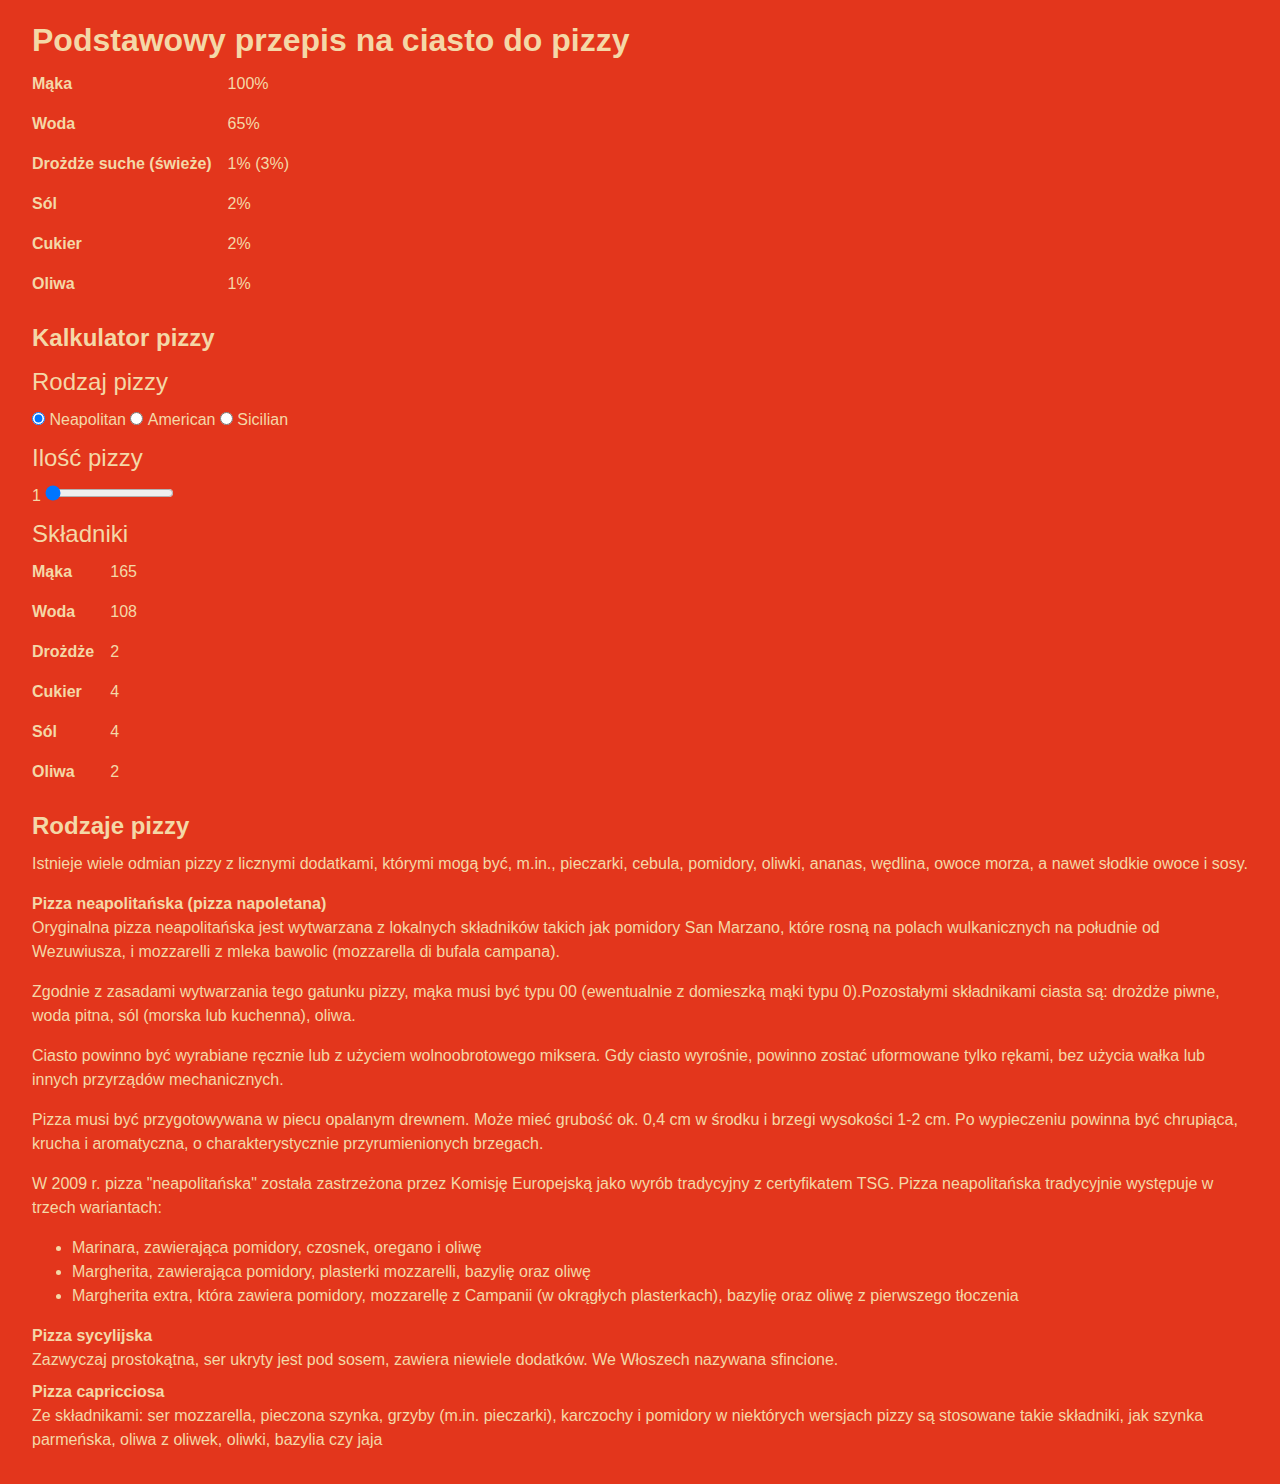
==== index.html @ b581ae46 "very first calculations" ====
<!doctype html>
<html lang="pl">
<head>
  <meta charset="utf-8">
  <title>Ciasto Pizza 🍕</title>
  <meta name="description"
        content="Podstawowy przepis na ciasto do pizzy">
  <meta name="author"
        content="bigismall.com">
  <link rel="apple-touch-icon"
        sizes="120x120"
        href="/fav/apple-touch-icon.png">
  <link rel="icon"
        type="image/png"
        sizes="32x32"
        href="/fav/favicon-32x32.png">
  <link rel="icon"
        type="image/png"
        sizes="16x16"
        href="/fav/favicon-16x16.png">
  <link rel="manifest"
        href="/fav/site.webmanifest">
  <link rel="mask-icon"
        href="/fav/safari-pinned-tab.svg"
        color="#5bbad5">
  <link rel="shortcut icon"
        href="/fav/favicon.ico">
  <meta name="msapplication-TileColor"
        content="#da532c">
  <meta name="msapplication-config"
        content="/fav/browserconfig.xml">
  <meta name="theme-color"
        content="#ffffff">
  <link rel="stylesheet"
        href="css/ciastopizza.css?v=1.0">
</head>

<body>
<h1>Podstawowy przepis na ciasto do pizzy</h1>
<dl class="recipe">
  <dt>Mąka</dt>
  <dd>100%</dd>
  <dt>Woda</dt>
  <dd>65%</dd>
  <dt>Drożdże suche (świeże)</dt>
  <dd>1% (3%)</dd>
  <dt>Sól</dt>
  <dd>2%</dd>
  <dt>Cukier</dt>
  <dd>2%</dd>
  <dt>Oliwa</dt>
  <dd>1%</dd>
</dl>
<h2>Kalkulator pizzy</h2>
<form name="pizza-form"
      id="pizza-form">
  <fieldset>
    <legend>Rodzaj pizzy</legend>
    <input type="radio"
           name="pizza-type"
           id="pizza-type-neapolitan"
           value="0"
           checked>
    <label for="pizza-type-neapolitan">Neapolitan</label>
    <input type="radio"
           name="pizza-type"
           id="pizza-type-american"
           value="1">
    <label for="pizza-type-american">American</label>
    <input type="radio"
           name="pizza-type"
           id="pizza-type-sicilian"
           value="2">
    <label for="pizza-type-sicilian">Sicilian</label>
  </fieldset>
  <fieldset>
    <legend>Ilość pizzy</legend>
    <label for="pizza-amount"
           id="pizza-amount-label">1
    </label>
    <input type="range"
           min="1"
           max="8"
           step="1"
           value="1"
           name="pizza-amount"
           id="pizza-amount">
  </fieldset>
  <fieldset>
    <legend>Składniki</legend>
    <dl class="recipe">
      <dt>Mąka</dt>
      <dd id="ingredient-flour"></dd>
      <dt>Woda</dt>
      <dd id="ingredient-water"></dd>
      <dt>Drożdże</dt>
      <dd id="ingredient-yeast"></dd>
      <dt>Cukier</dt>
      <dd id="ingredient-sugar"></dd>
      <dt>Sól</dt>
      <dd id="ingredient-salt"></dd>
      <dt>Oliwa</dt>
      <dd id="ingredient-oil"></dd>
    </dl>

  </fieldset>

</form>

<h2>Rodzaje pizzy</h2>
<blockquote cite="https://pl.wikipedia.org/wiki/Pizza">
  <p>Istnieje wiele odmian pizzy z licznymi dodatkami, którymi mogą być, m.in., pieczarki, cebula, pomidory, oliwki, ananas, wędlina, owoce morza, a nawet
    słodkie owoce i sosy.</p>
  <dl>
    <dt>Pizza neapolitańska (pizza napoletana)</dt>
    <dd><p>Oryginalna pizza neapolitańska jest wytwarzana z lokalnych składników takich jak pomidory San Marzano, które rosną na polach wulkanicznych na
      południe od Wezuwiusza, i mozzarelli z mleka bawolic (mozzarella di bufala campana).</p>
      <p>Zgodnie z zasadami wytwarzania tego gatunku pizzy, mąka musi być typu 00 (ewentualnie z domieszką mąki typu 0).Pozostałymi składnikami ciasta są:
        drożdże piwne, woda pitna, sól (morska lub kuchenna), oliwa.</p>
      <p>Ciasto powinno być wyrabiane ręcznie lub z użyciem wolnoobrotowego miksera. Gdy ciasto wyrośnie, powinno zostać uformowane tylko rękami, bez użycia
        wałka lub innych przyrządów mechanicznych.</p>
      <p>Pizza musi być przygotowywana w piecu opalanym drewnem. Może mieć grubość ok. 0,4 cm w środku i brzegi wysokości 1-2 cm. Po wypieczeniu powinna być
        chrupiąca, krucha i aromatyczna, o charakterystycznie przyrumienionych brzegach.</p>
      <p>W 2009 r. pizza &quot;neapolitańska&quot; została zastrzeżona przez Komisję Europejską jako wyrób tradycyjny z certyfikatem TSG. Pizza neapolitańska
        tradycyjnie występuje w trzech wariantach:</p>
      <ul>
        <li>Marinara, zawierająca pomidory, czosnek, oregano i oliwę</li>
        <li>Margherita, zawierająca pomidory, plasterki mozzarelli, bazylię oraz oliwę</li>
        <li>Margherita extra, która zawiera pomidory, mozzarellę z Campanii (w okrągłych plasterkach), bazylię oraz oliwę z pierwszego tłoczenia</li>
      </ul>
    </dd>
    <dt>Pizza sycylijska</dt>
    <dd>Zazwyczaj prostokątna, ser ukryty jest pod sosem, zawiera niewiele dodatków. We Włoszech nazywana sfincione.</dd>
    <dt>Pizza capricciosa</dt>
    <dd>Ze składnikami: ser mozzarella, pieczona szynka, grzyby (m.in. pieczarki), karczochy i pomidory w niektórych wersjach pizzy są stosowane takie
      składniki, jak szynka parmeńska, oliwa z oliwek, oliwki, bazylia czy jaja
    </dd>
  </dl>
</blockquote>
<script type="module">
  import calculatePizza from "./js/listener.js";

  function displayRecipe () {
    const [flour, water, yeast, sugar, salt, oil] = calculatePizza($pizzaType.value, $pizzaAmount.value);

    $ingredientFlour.innerHTML = flour;
    $ingredientWater.innerHTML = water;
    $ingredientYeast.innerHTML = yeast;
    $ingredientSugar.innerHTML = sugar;
    $ingredientSalt.innerHTML = salt;
    $ingredientOil.innerHTML = oil;
  }

  const $pizzaForm = document.querySelector("#pizza-form");
  const $pizzaType = document.querySelector("input[name=pizza-type]:checked");
  const $pizzaAmount = document.querySelector("#pizza-amount");
  const $pizzaAmountLabel = document.querySelector("#pizza-amount-label");

  const $ingredientFlour = document.querySelector("#ingredient-flour");
  const $ingredientWater = document.querySelector("#ingredient-water");
  const $ingredientYeast = document.querySelector("#ingredient-yeast");
  const $ingredientSugar = document.querySelector("#ingredient-sugar");
  const $ingredientSalt = document.querySelector("#ingredient-salt");
  const $ingredientOil = document.querySelector("#ingredient-oil");

  if (!($pizzaForm && $pizzaType && $pizzaAmount && $pizzaAmountLabel && $ingredientFlour && $ingredientWater && $ingredientYeast && $ingredientSugar && $ingredientSalt && $ingredientOil)) {
    throw "Missing input field";
  }

  $pizzaAmount.addEventListener("input", () => {
    $pizzaAmountLabel.innerHTML = $pizzaAmount.value;
  });

  $pizzaForm.addEventListener("change", displayRecipe);

  displayRecipe();

</script>
</body>
</html>
---- css/ciastopizza.css ----
/*!
 * Bootstrap Reboot v4.5.0 (https://getbootstrap.com/)
 * Copyright 2011-2020 The Bootstrap Authors
 * Copyright 2011-2020 Twitter, Inc.
 * Licensed under MIT (https://github.com/twbs/bootstrap/blob/master/LICENSE)
 * Forked from Normalize.css, licensed MIT (https://github.com/necolas/normalize.css/blob/master/LICENSE.md)
 */
*,
*::before,
*::after {
    box-sizing: border-box;
}

html {
    font-family: sans-serif;
    line-height: 1.15;
    -webkit-text-size-adjust: 100%;
    -webkit-tap-highlight-color: rgba(0, 0, 0, 0);
}

article, aside, figcaption, figure, footer, header, hgroup, main, nav, section {
    display: block;
}

body {
    margin: 0;
    padding: 1rem 2rem;
    font-family: -apple-system, BlinkMacSystemFont, "Segoe UI", Roboto, "Helvetica Neue", Arial, "Noto Sans", sans-serif, "Apple Color Emoji", "Segoe UI Emoji", "Segoe UI Symbol", "Noto Color Emoji";
    font-size: 1rem;
    font-weight: 400;
    line-height: 1.5;
    color: #F4D8A7;
    text-align: left;
    background-color: #E3361C;
}

[tabindex="-1"]:focus:not(:focus-visible) {
    outline: 0 !important;
}

hr {
    box-sizing: content-box;
    height: 0;
    overflow: visible;
}

h1, h2, h3, h4, h5, h6 {
    margin-top: 0;
    margin-bottom: 0.5rem;
}

p {
    margin-top: 0;
    margin-bottom: 1rem;
}

abbr[title],
abbr[data-original-title] {
    text-decoration: underline;
    -webkit-text-decoration: underline dotted;
    text-decoration: underline dotted;
    cursor: help;
    border-bottom: 0;
    -webkit-text-decoration-skip-ink: none;
    text-decoration-skip-ink: none;
}

address {
    margin-bottom: 1rem;
    font-style: normal;
    line-height: inherit;
}

ol,
ul,
dl {
    margin-top: 0;
    margin-bottom: 1rem;
}

ol ol,
ul ul,
ol ul,
ul ol {
    margin-bottom: 0;
}

dt {
    font-weight: 700;
}

dd {
    margin-bottom: .5rem;
    margin-left: 0;
}

blockquote {
    margin: 0 0 1rem;
}

b,
strong {
    font-weight: bolder;
}

small {
    font-size: 80%;
}

sub,
sup {
    position: relative;
    font-size: 75%;
    line-height: 0;
    vertical-align: baseline;
}

sub {
    bottom: -.25em;
}

sup {
    top: -.5em;
}

a {
    color: #007bff;
    text-decoration: none;
    background-color: transparent;
}

a:hover {
    color: #0056b3;
    text-decoration: underline;
}

a:not([href]) {
    color: inherit;
    text-decoration: none;
}

a:not([href]):hover {
    color: inherit;
    text-decoration: none;
}

pre,
code,
kbd,
samp {
    font-family: SFMono-Regular, Menlo, Monaco, Consolas, "Liberation Mono", "Courier New", monospace;
    font-size: 1em;
}

pre {
    margin-top: 0;
    margin-bottom: 1rem;
    overflow: auto;
    -ms-overflow-style: scrollbar;
}

figure {
    margin: 0 0 1rem;
}

img {
    vertical-align: middle;
    border-style: none;
}

svg {
    overflow: hidden;
    vertical-align: middle;
}

table {
    border-collapse: collapse;
}

caption {
    padding-top: 0.75rem;
    padding-bottom: 0.75rem;
    color: #6c757d;
    text-align: left;
    caption-side: bottom;
}

th {
    text-align: inherit;
}

label {
    display: inline-block;
    margin-bottom: 0.5rem;
}

button {
    border-radius: 0;
}

button:focus {
    outline: 1px dotted;
    outline: 5px auto -webkit-focus-ring-color;
}

input,
button,
select,
optgroup,
textarea {
    margin: 0;
    font-family: inherit;
    font-size: inherit;
    line-height: inherit;
}

button,
input {
    overflow: visible;
}

button,
select {
    text-transform: none;
}

[role="button"] {
    cursor: pointer;
}

select {
    word-wrap: normal;
}

button,
[type="button"],
[type="reset"],
[type="submit"] {
    -webkit-appearance: button;
}

button:not(:disabled),
[type="button"]:not(:disabled),
[type="reset"]:not(:disabled),
[type="submit"]:not(:disabled) {
    cursor: pointer;
}

button::-moz-focus-inner,
[type="button"]::-moz-focus-inner,
[type="reset"]::-moz-focus-inner,
[type="submit"]::-moz-focus-inner {
    padding: 0;
    border-style: none;
}

input[type="radio"],
input[type="checkbox"] {
    box-sizing: border-box;
    padding: 0;
}

textarea {
    overflow: auto;
    resize: vertical;
}

fieldset {
    min-width: 0;
    padding: 0;
    margin: 0;
    border: 0;
}

legend {
    display: block;
    width: 100%;
    max-width: 100%;
    padding: 0;
    margin-bottom: .5rem;
    font-size: 1.5rem;
    line-height: inherit;
    color: inherit;
    white-space: normal;
}

progress {
    vertical-align: baseline;
}

[type="number"]::-webkit-inner-spin-button,
[type="number"]::-webkit-outer-spin-button {
    height: auto;
}

[type="search"] {
    outline-offset: -2px;
    -webkit-appearance: none;
}

[type="search"]::-webkit-search-decoration {
    -webkit-appearance: none;
}

::-webkit-file-upload-button {
    font: inherit;
    -webkit-appearance: button;
}

output {
    display: inline-block;
}

summary {
    display: list-item;
    cursor: pointer;
}

template {
    display: none;
}

[hidden] {
    display: none !important;
}


dl.recipe {
    display: grid;
    grid-template-columns: auto 1fr;
    grid-gap: .5rem 1rem;
}
/*TODO  🍕*/
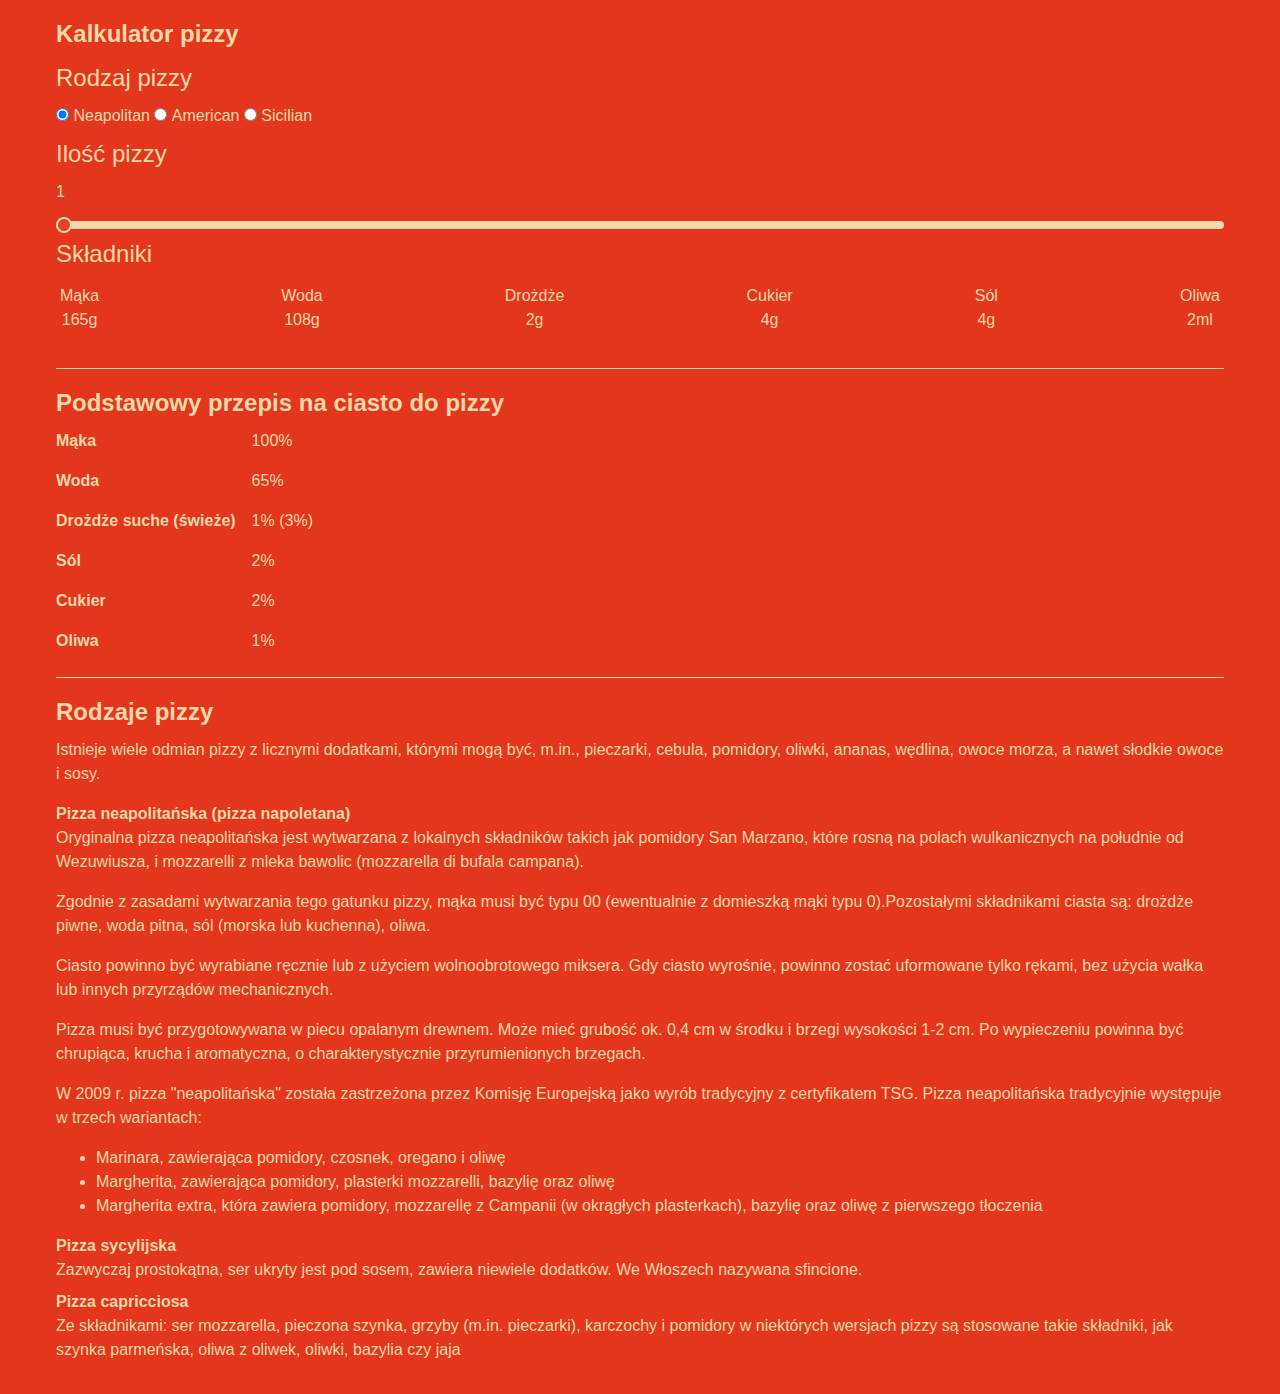
==== commit 979a63f3: "more styling" ====
--- a/index.html
+++ b/index.html
@@ -2,14 +2,13 @@
 <html lang="pl">
 <head>
   <meta charset="utf-8">
-  <title>Ciasto Pizza 🍕</title>
+  <title>Ciasto Pizza</title>
+  <meta name="viewport"
+        content="width=device-width, initial-scale=1">
   <meta name="description"
         content="Podstawowy przepis na ciasto do pizzy">
   <meta name="author"
         content="bigismall.com">
-  <link rel="apple-touch-icon"
-        sizes="120x120"
-        href="/fav/apple-touch-icon.png">
   <link rel="icon"
         type="image/png"
         sizes="32x32"
@@ -18,137 +17,150 @@
         type="image/png"
         sizes="16x16"
         href="/fav/favicon-16x16.png">
-  <link rel="manifest"
-        href="/fav/site.webmanifest">
-  <link rel="mask-icon"
-        href="/fav/safari-pinned-tab.svg"
-        color="#5bbad5">
   <link rel="shortcut icon"
         href="/fav/favicon.ico">
-  <meta name="msapplication-TileColor"
-        content="#da532c">
-  <meta name="msapplication-config"
-        content="/fav/browserconfig.xml">
   <meta name="theme-color"
-        content="#ffffff">
+        content="#e3361c">
   <link rel="stylesheet"
         href="css/ciastopizza.css?v=1.0">
 </head>
 
 <body>
-<h1>Podstawowy przepis na ciasto do pizzy</h1>
-<dl class="recipe">
-  <dt>Mąka</dt>
-  <dd>100%</dd>
-  <dt>Woda</dt>
-  <dd>65%</dd>
-  <dt>Drożdże suche (świeże)</dt>
-  <dd>1% (3%)</dd>
-  <dt>Sól</dt>
-  <dd>2%</dd>
-  <dt>Cukier</dt>
-  <dd>2%</dd>
-  <dt>Oliwa</dt>
-  <dd>1%</dd>
-</dl>
-<h2>Kalkulator pizzy</h2>
-<form name="pizza-form"
-      id="pizza-form">
-  <fieldset>
-    <legend>Rodzaj pizzy</legend>
-    <input type="radio"
-           name="pizza-type"
-           id="pizza-type-neapolitan"
-           value="0"
-           checked>
-    <label for="pizza-type-neapolitan">Neapolitan</label>
-    <input type="radio"
-           name="pizza-type"
-           id="pizza-type-american"
-           value="1">
-    <label for="pizza-type-american">American</label>
-    <input type="radio"
-           name="pizza-type"
-           id="pizza-type-sicilian"
-           value="2">
-    <label for="pizza-type-sicilian">Sicilian</label>
-  </fieldset>
-  <fieldset>
-    <legend>Ilość pizzy</legend>
-    <label for="pizza-amount"
-           id="pizza-amount-label">1
-    </label>
-    <input type="range"
-           min="1"
-           max="8"
-           step="1"
-           value="1"
-           name="pizza-amount"
-           id="pizza-amount">
-  </fieldset>
-  <fieldset>
-    <legend>Składniki</legend>
-    <dl class="recipe">
-      <dt>Mąka</dt>
-      <dd id="ingredient-flour"></dd>
-      <dt>Woda</dt>
-      <dd id="ingredient-water"></dd>
-      <dt>Drożdże</dt>
-      <dd id="ingredient-yeast"></dd>
-      <dt>Cukier</dt>
-      <dd id="ingredient-sugar"></dd>
-      <dt>Sól</dt>
-      <dd id="ingredient-salt"></dd>
-      <dt>Oliwa</dt>
-      <dd id="ingredient-oil"></dd>
+<article>
+  <h2>Kalkulator pizzy</h2>
+  <form name="pizza-form"
+        id="pizza-form">
+    <fieldset>
+      <legend>Rodzaj pizzy</legend>
+      <input type="radio"
+             name="pizza-type"
+             id="pizza-type-neapolitan"
+             value="0"
+             checked>
+      <label for="pizza-type-neapolitan">Neapolitan</label>
+      <input type="radio"
+             name="pizza-type"
+             id="pizza-type-american"
+             value="1">
+      <label for="pizza-type-american">American</label>
+      <input type="radio"
+             name="pizza-type"
+             id="pizza-type-sicilian"
+             value="2">
+      <label for="pizza-type-sicilian">Sicilian</label>
+    </fieldset>
+    <fieldset>
+      <legend>Ilość pizzy</legend>
+      <label for="pizza-amount"
+             id="pizza-amount-label">1
+      </label>
+      <input type="range"
+             min="1"
+             max="10"
+             step="1"
+             value="1"
+             name="pizza-amount"
+             id="pizza-amount">
+    </fieldset>
+    <fieldset>
+      <legend>Składniki</legend>
+      <ul class="ingredient">
+        <li class="ingredient__item">Mąka
+          <div id="ingredient-flour"></div>
+        </li>
+        <li class="ingredient__item">Woda
+          <div id="ingredient-water"></div>
+        </li>
+        <li class="ingredient__item">Drożdże
+          <div id="ingredient-yeast"></div>
+        </li>
+        <li class="ingredient__item">Cukier
+          <div id="ingredient-sugar"></div>
+        </li>
+        <li class="ingredient__item">Sól
+          <div id="ingredient-salt"></div>
+        </li>
+        <li class="ingredient__item">Oliwa
+          <div id="ingredient-oil"></div>
+        </li>
+      </ul>
+    </fieldset>
+  </form>
+</article>
+<hr/>
+<aside>
+  <h2>Podstawowy przepis na ciasto do pizzy</h2>
+  <dl class="recipe">
+    <dt>Mąka</dt>
+    <dd>100%</dd>
+    <dt>Woda</dt>
+    <dd>65%</dd>
+    <dt>Drożdże suche (świeże)</dt>
+    <dd>1% (3%)</dd>
+    <dt>Sól</dt>
+    <dd>2%</dd>
+    <dt>Cukier</dt>
+    <dd>2%</dd>
+    <dt>Oliwa</dt>
+    <dd>1%</dd>
+  </dl>
+</aside>
+<hr/>
+<article>
+  <h2>Rodzaje pizzy</h2>
+  <blockquote cite="https://pl.wikipedia.org/wiki/Pizza">
+    <p>Istnieje wiele odmian pizzy z licznymi dodatkami, którymi mogą być, m.in., pieczarki, cebula, pomidory, oliwki, ananas, wędlina, owoce morza, a nawet
+      słodkie owoce i sosy.</p>
+    <dl>
+      <dt>Pizza neapolitańska (pizza napoletana)</dt>
+      <dd><p>Oryginalna pizza neapolitańska jest wytwarzana z lokalnych składników takich jak pomidory San Marzano, które rosną na polach wulkanicznych na
+        południe od Wezuwiusza, i mozzarelli z mleka bawolic (mozzarella di bufala campana).</p>
+        <p>Zgodnie z zasadami wytwarzania tego gatunku pizzy, mąka musi być typu 00 (ewentualnie z domieszką mąki typu 0).Pozostałymi składnikami ciasta są:
+          drożdże piwne, woda pitna, sól (morska lub kuchenna), oliwa.</p>
+        <p>Ciasto powinno być wyrabiane ręcznie lub z użyciem wolnoobrotowego miksera. Gdy ciasto wyrośnie, powinno zostać uformowane tylko rękami, bez użycia
+          wałka lub innych przyrządów mechanicznych.</p>
+        <p>Pizza musi być przygotowywana w piecu opalanym drewnem. Może mieć grubość ok. 0,4 cm w środku i brzegi wysokości 1-2 cm. Po wypieczeniu powinna być
+          chrupiąca, krucha i aromatyczna, o charakterystycznie przyrumienionych brzegach.</p>
+        <p>W 2009 r. pizza &quot;neapolitańska&quot; została zastrzeżona przez Komisję Europejską jako wyrób tradycyjny z certyfikatem TSG. Pizza neapolitańska
+          tradycyjnie występuje w trzech wariantach:</p>
+        <ul>
+          <li>Marinara, zawierająca pomidory, czosnek, oregano i oliwę</li>
+          <li>Margherita, zawierająca pomidory, plasterki mozzarelli, bazylię oraz oliwę</li>
+          <li>Margherita extra, która zawiera pomidory, mozzarellę z Campanii (w okrągłych plasterkach), bazylię oraz oliwę z pierwszego tłoczenia</li>
+        </ul>
+      </dd>
+      <dt>Pizza sycylijska</dt>
+      <dd>Zazwyczaj prostokątna, ser ukryty jest pod sosem, zawiera niewiele dodatków. We Włoszech nazywana sfincione.</dd>
+      <dt>Pizza capricciosa</dt>
+      <dd>Ze składnikami: ser mozzarella, pieczona szynka, grzyby (m.in. pieczarki), karczochy i pomidory w niektórych wersjach pizzy są stosowane takie
+        składniki, jak szynka parmeńska, oliwa z oliwek, oliwki, bazylia czy jaja
+      </dd>
     </dl>
+  </blockquote>
+</article>
+<script type="module">
 
-  </fieldset>
+  function calculatePizza (type, amount) {
+    const hundredPercentFlour = 165;    //grams
+    const flour = Math.ceil(hundredPercentFlour * amount);
+    const water = Math.ceil(0.65 * flour);
+    const yeast = Math.ceil(0.01 * flour);
+    const sugar = Math.ceil(0.02 * flour);
+    const salt = Math.ceil(0.02 * flour);
+    const oil = Math.ceil(0.01 * flour);   //1 milliliter of oil weighs 0.947 gram. -  I assume they are equal
 
-</form>
-
-<h2>Rodzaje pizzy</h2>
-<blockquote cite="https://pl.wikipedia.org/wiki/Pizza">
-  <p>Istnieje wiele odmian pizzy z licznymi dodatkami, którymi mogą być, m.in., pieczarki, cebula, pomidory, oliwki, ananas, wędlina, owoce morza, a nawet
-    słodkie owoce i sosy.</p>
-  <dl>
-    <dt>Pizza neapolitańska (pizza napoletana)</dt>
-    <dd><p>Oryginalna pizza neapolitańska jest wytwarzana z lokalnych składników takich jak pomidory San Marzano, które rosną na polach wulkanicznych na
-      południe od Wezuwiusza, i mozzarelli z mleka bawolic (mozzarella di bufala campana).</p>
-      <p>Zgodnie z zasadami wytwarzania tego gatunku pizzy, mąka musi być typu 00 (ewentualnie z domieszką mąki typu 0).Pozostałymi składnikami ciasta są:
-        drożdże piwne, woda pitna, sól (morska lub kuchenna), oliwa.</p>
-      <p>Ciasto powinno być wyrabiane ręcznie lub z użyciem wolnoobrotowego miksera. Gdy ciasto wyrośnie, powinno zostać uformowane tylko rękami, bez użycia
-        wałka lub innych przyrządów mechanicznych.</p>
-      <p>Pizza musi być przygotowywana w piecu opalanym drewnem. Może mieć grubość ok. 0,4 cm w środku i brzegi wysokości 1-2 cm. Po wypieczeniu powinna być
-        chrupiąca, krucha i aromatyczna, o charakterystycznie przyrumienionych brzegach.</p>
-      <p>W 2009 r. pizza &quot;neapolitańska&quot; została zastrzeżona przez Komisję Europejską jako wyrób tradycyjny z certyfikatem TSG. Pizza neapolitańska
-        tradycyjnie występuje w trzech wariantach:</p>
-      <ul>
-        <li>Marinara, zawierająca pomidory, czosnek, oregano i oliwę</li>
-        <li>Margherita, zawierająca pomidory, plasterki mozzarelli, bazylię oraz oliwę</li>
-        <li>Margherita extra, która zawiera pomidory, mozzarellę z Campanii (w okrągłych plasterkach), bazylię oraz oliwę z pierwszego tłoczenia</li>
-      </ul>
-    </dd>
-    <dt>Pizza sycylijska</dt>
-    <dd>Zazwyczaj prostokątna, ser ukryty jest pod sosem, zawiera niewiele dodatków. We Włoszech nazywana sfincione.</dd>
-    <dt>Pizza capricciosa</dt>
-    <dd>Ze składnikami: ser mozzarella, pieczona szynka, grzyby (m.in. pieczarki), karczochy i pomidory w niektórych wersjach pizzy są stosowane takie
-      składniki, jak szynka parmeńska, oliwa z oliwek, oliwki, bazylia czy jaja
-    </dd>
-  </dl>
-</blockquote>
-<script type="module">
-  import calculatePizza from "./js/listener.js";
+    return [flour, water, yeast, sugar, salt, oil];
+  }
 
   function displayRecipe () {
     const [flour, water, yeast, sugar, salt, oil] = calculatePizza($pizzaType.value, $pizzaAmount.value);
 
-    $ingredientFlour.innerHTML = flour;
-    $ingredientWater.innerHTML = water;
-    $ingredientYeast.innerHTML = yeast;
-    $ingredientSugar.innerHTML = sugar;
-    $ingredientSalt.innerHTML = salt;
-    $ingredientOil.innerHTML = oil;
+    $ingredientFlour.innerHTML = `${flour}g`;
+    $ingredientWater.innerHTML = `${water}g`;
+    $ingredientYeast.innerHTML = `${yeast}g`;
+    $ingredientSugar.innerHTML = `${sugar}g`;
+    $ingredientSalt.innerHTML = `${salt}g`;
+    $ingredientOil.innerHTML = `${oil}ml`;
   }
 
   const $pizzaForm = document.querySelector("#pizza-form");
@@ -171,7 +183,7 @@
     $pizzaAmountLabel.innerHTML = $pizzaAmount.value;
   });
 
-  $pizzaForm.addEventListener("change", displayRecipe);
+  $pizzaForm.addEventListener("input", displayRecipe);
 
   displayRecipe();
 
--- a/css/ciastopizza.css
+++ b/css/ciastopizza.css
@@ -23,15 +23,16 @@
 }
 
 body {
-    margin: 0;
-    padding: 1rem 2rem;
+    margin: 0 auto;
+    padding: 1rem 1rem;
     font-family: -apple-system, BlinkMacSystemFont, "Segoe UI", Roboto, "Helvetica Neue", Arial, "Noto Sans", sans-serif, "Apple Color Emoji", "Segoe UI Emoji", "Segoe UI Symbol", "Noto Color Emoji";
     font-size: 1rem;
     font-weight: 400;
     line-height: 1.5;
-    color: #F4D8A7;
+    color: #f4d8a7;
     text-align: left;
-    background-color: #E3361C;
+    background-color: #e3361c;
+    max-width: 1200px;
 }
 
 [tabindex="-1"]:focus:not(:focus-visible) {
@@ -308,7 +309,7 @@
 }
 
 output {
-    display: inline-block;
+    display: block;
 }
 
 summary {
@@ -330,4 +331,350 @@
     grid-template-columns: auto 1fr;
     grid-gap: .5rem 1rem;
 }
-/*TODO  🍕*/+
+.ingredient {
+    list-style: none;
+    padding: 0;
+    display: flex;
+    flex-direction: row;
+    flex-wrap: wrap;
+    justify-content: space-between;
+    align-items: flex-start;
+}
+
+.ingredient__item {
+    padding: 0.25rem;
+    display: flex;
+    flex-direction: column;
+    flex-wrap: wrap;
+    align-items: center;
+}
+
+hr {
+    border: none;
+    height: 1px;
+    background-color: #f4d8a7;
+    padding: 0;
+    margin: 1rem 0;
+
+}
+
+
+/*TODO  🍕*/
+
+
+input[type=range] {
+    width: 100%;
+    margin: 4px 0;
+    background-color: transparent;
+    -webkit-appearance: none;
+}
+
+input[type=range]:focus {
+    outline: none;
+}
+
+input[type=range]::-webkit-slider-runnable-track {
+    background: #f4d8a7;
+    border: 0;
+    border-radius: 4px;
+    width: 100%;
+    height: 8px;
+    cursor: pointer;
+}
+
+input[type=range]::-webkit-slider-thumb {
+    margin-top: -4px;
+    width: 16px;
+    height: 16px;
+    background: rgba(227, 54, 28, 0.93);
+    border: 2px solid #f4d8a7;
+    border-radius: 16px;
+    cursor: pointer;
+    -webkit-appearance: none;
+}
+
+input[type=range]:focus::-webkit-slider-runnable-track {
+    background: #f4d8a7;
+}
+
+input[type=range]::-moz-range-track {
+    background: #f4d8a7;
+    border: 0;
+    border-radius: 4px;
+    width: 100%;
+    height: 8px;
+    cursor: pointer;
+}
+
+input[type=range]::-moz-range-thumb {
+    width: 16px;
+    height: 16px;
+    background: rgba(227, 54, 28, 0.93);
+    border: 2px solid #f4d8a7;
+    border-radius: 16px;
+    cursor: pointer;
+}
+
+input[type=range]::-ms-track {
+    background: transparent;
+    border-color: transparent;
+    border-width: 4px 0;
+    color: transparent;
+    width: 100%;
+    height: 8px;
+    cursor: pointer;
+}
+
+input[type=range]::-ms-fill-lower {
+    background: #f4d8a7;
+    border: 0;
+    border-radius: 8px;
+}
+
+input[type=range]::-ms-fill-upper {
+    background: #f4d8a7;
+    border: 0;
+    border-radius: 8px;
+}
+
+input[type=range]::-ms-thumb {
+    width: 16px;
+    height: 16px;
+    background: rgba(227, 54, 28, 0.93);
+    border: 2px solid #f4d8a7;
+    border-radius: 16px;
+    cursor: pointer;
+    margin-top: 0px;
+    /*Needed to keep the Edge thumb centred*/
+}
+
+input[type=range]:focus::-ms-fill-lower {
+    background: #f4d8a7;
+}
+
+input[type=range]:focus::-ms-fill-upper {
+    background: #f4d8a7;
+}
+
+/*TODO: Use one of the selectors from https://stackoverflow.com/a/20541859/7077589 and figure out
+how to remove the virtical space around the range input in IE*/
+@supports (-ms-ime-align:auto) {
+    /* Pre-Chromium Edge only styles, selector taken from hhttps://stackoverflow.com/a/32202953/7077589 */
+    input[type=range] {
+        margin: 0;
+        /*Edge starts the margin from the thumb, not the track as other browsers do*/
+    }
+}
+
+
+input[type=range] {
+    width: 100%;
+    margin: 4px 0;
+    background-color: transparent;
+    -webkit-appearance: none;
+}
+
+input[type=range]:focus {
+    outline: none;
+}
+
+input[type=range]::-webkit-slider-runnable-track {
+    background: #f4d8a7;
+    border: 0;
+    border-radius: 4px;
+    width: 100%;
+    height: 8px;
+    cursor: pointer;
+}
+
+input[type=range]::-webkit-slider-thumb {
+    margin-top: -4px;
+    width: 16px;
+    height: 16px;
+    background: rgba(227, 54, 28, 0.93);
+    border: 2px solid #f4d8a7;
+    border-radius: 16px;
+    cursor: pointer;
+    -webkit-appearance: none;
+}
+
+input[type=range]:focus::-webkit-slider-runnable-track {
+    background: #f4d8a7;
+}
+
+input[type=range]::-moz-range-track {
+    background: #f4d8a7;
+    border: 0;
+    border-radius: 4px;
+    width: 100%;
+    height: 8px;
+    cursor: pointer;
+}
+
+input[type=range]::-moz-range-thumb {
+    width: 16px;
+    height: 16px;
+    background: rgba(227, 54, 28, 0.93);
+    border: 2px solid #f4d8a7;
+    border-radius: 16px;
+    cursor: pointer;
+}
+
+input[type=range]::-ms-track {
+    background: transparent;
+    border-color: transparent;
+    border-width: 4px 0;
+    color: transparent;
+    width: 100%;
+    height: 8px;
+    cursor: pointer;
+}
+
+input[type=range]::-ms-fill-lower {
+    background: #f4d8a7;
+    border: 0;
+    border-radius: 8px;
+}
+
+input[type=range]::-ms-fill-upper {
+    background: #f4d8a7;
+    border: 0;
+    border-radius: 8px;
+}
+
+input[type=range]::-ms-thumb {
+    width: 16px;
+    height: 16px;
+    background: rgba(227, 54, 28, 0.93);
+    border: 2px solid #f4d8a7;
+    border-radius: 16px;
+    cursor: pointer;
+    margin-top: 0px;
+    /*Needed to keep the Edge thumb centred*/
+}
+
+input[type=range]:focus::-ms-fill-lower {
+    background: #f4d8a7;
+}
+
+input[type=range]:focus::-ms-fill-upper {
+    background: #f4d8a7;
+}
+
+/*TODO: Use one of the selectors from https://stackoverflow.com/a/20541859/7077589 and figure out
+how to remove the virtical space around the range input in IE*/
+@supports (-ms-ime-align:auto) {
+    /* Pre-Chromium Edge only styles, selector taken from hhttps://stackoverflow.com/a/32202953/7077589 */
+    input[type=range] {
+        margin: 0;
+        /*Edge starts the margin from the thumb, not the track as other browsers do*/
+    }
+}
+
+
+input[type=range] {
+    width: 100%;
+    margin: 4px 0;
+    background-color: transparent;
+    -webkit-appearance: none;
+}
+
+input[type=range]:focus {
+    outline: none;
+}
+
+input[type=range]::-webkit-slider-runnable-track {
+    background: #f4d8a7;
+    border: 0;
+    border-radius: 4px;
+    width: 100%;
+    height: 8px;
+    cursor: pointer;
+}
+
+input[type=range]::-webkit-slider-thumb {
+    margin-top: -4px;
+    width: 16px;
+    height: 16px;
+    background: rgba(227, 54, 28, 0.93);
+    border: 2px solid #f4d8a7;
+    border-radius: 16px;
+    cursor: pointer;
+    -webkit-appearance: none;
+}
+
+input[type=range]:focus::-webkit-slider-runnable-track {
+    background: #f4d8a7;
+}
+
+input[type=range]::-moz-range-track {
+    background: #f4d8a7;
+    border: 0;
+    border-radius: 4px;
+    width: 100%;
+    height: 8px;
+    cursor: pointer;
+}
+
+input[type=range]::-moz-range-thumb {
+    width: 16px;
+    height: 16px;
+    background: rgba(227, 54, 28, 0.93);
+    border: 2px solid #f4d8a7;
+    border-radius: 16px;
+    cursor: pointer;
+}
+
+input[type=range]::-ms-track {
+    background: transparent;
+    border-color: transparent;
+    border-width: 4px 0;
+    color: transparent;
+    width: 100%;
+    height: 8px;
+    cursor: pointer;
+}
+
+input[type=range]::-ms-fill-lower {
+    background: #f4d8a7;
+    border: 0;
+    border-radius: 8px;
+}
+
+input[type=range]::-ms-fill-upper {
+    background: #f4d8a7;
+    border: 0;
+    border-radius: 8px;
+}
+
+input[type=range]::-ms-thumb {
+    width: 16px;
+    height: 16px;
+    background: rgba(227, 54, 28, 0.93);
+    border: 2px solid #f4d8a7;
+    border-radius: 16px;
+    cursor: pointer;
+    margin-top: 0px;
+    /*Needed to keep the Edge thumb centred*/
+}
+
+input[type=range]:focus::-ms-fill-lower {
+    background: #f4d8a7;
+}
+
+input[type=range]:focus::-ms-fill-upper {
+    background: #f4d8a7;
+}
+
+/*TODO: Use one of the selectors from https://stackoverflow.com/a/20541859/7077589 and figure out
+how to remove the virtical space around the range input in IE*/
+@supports (-ms-ime-align:auto) {
+    /* Pre-Chromium Edge only styles, selector taken from hhttps://stackoverflow.com/a/32202953/7077589 */
+    input[type=range] {
+        margin: 0;
+        /*Edge starts the margin from the thumb, not the track as other browsers do*/
+    }
+}
+
+
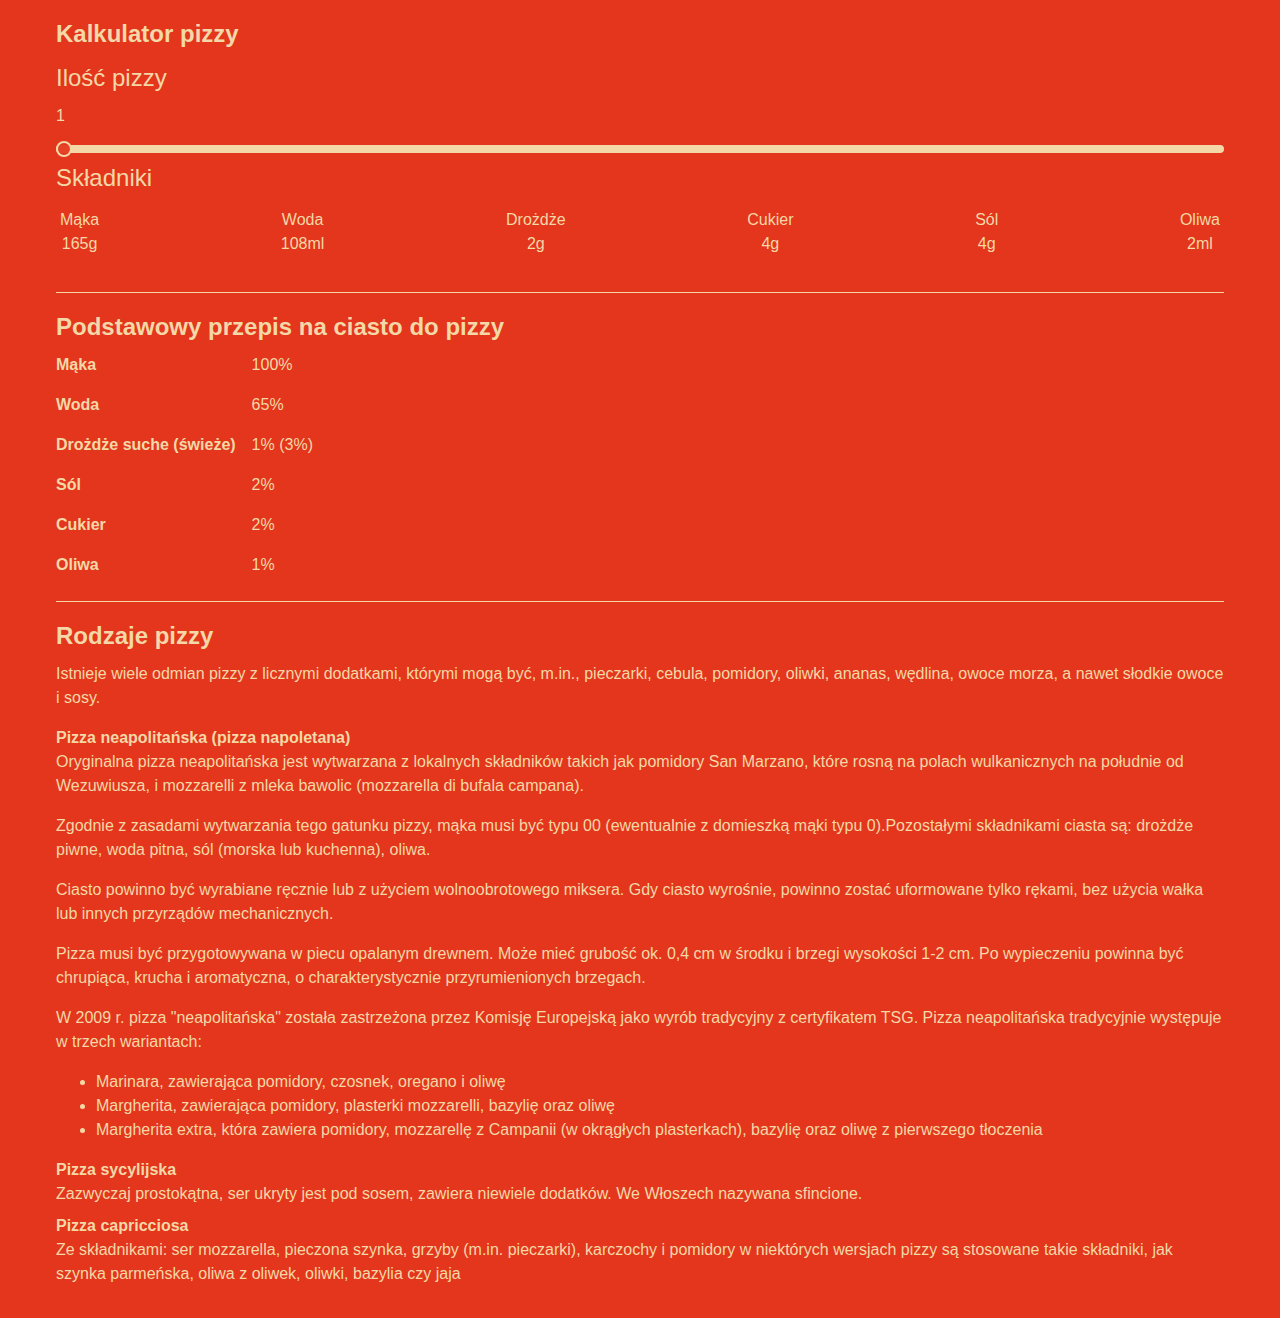
==== commit e1a77ff5: "Remove pizza type" ====
--- a/index.html
+++ b/index.html
@@ -2,13 +2,13 @@
 <html lang="pl">
 <head>
   <meta charset="utf-8">
-  <title>Ciasto Pizza</title>
   <meta name="viewport"
         content="width=device-width, initial-scale=1">
   <meta name="description"
         content="Podstawowy przepis na ciasto do pizzy">
   <meta name="author"
         content="bigismall.com">
+  <title>Ciasto Pizza</title>
   <link rel="icon"
         type="image/png"
         sizes="32x32"
@@ -30,25 +30,6 @@
   <h2>Kalkulator pizzy</h2>
   <form name="pizza-form"
         id="pizza-form">
-    <fieldset>
-      <legend>Rodzaj pizzy</legend>
-      <input type="radio"
-             name="pizza-type"
-             id="pizza-type-neapolitan"
-             value="0"
-             checked>
-      <label for="pizza-type-neapolitan">Neapolitan</label>
-      <input type="radio"
-             name="pizza-type"
-             id="pizza-type-american"
-             value="1">
-      <label for="pizza-type-american">American</label>
-      <input type="radio"
-             name="pizza-type"
-             id="pizza-type-sicilian"
-             value="2">
-      <label for="pizza-type-sicilian">Sicilian</label>
-    </fieldset>
     <fieldset>
       <legend>Ilość pizzy</legend>
       <label for="pizza-amount"
@@ -87,7 +68,7 @@
     </fieldset>
   </form>
 </article>
-<hr/>
+<hr />
 <aside>
   <h2>Podstawowy przepis na ciasto do pizzy</h2>
   <dl class="recipe">
@@ -105,7 +86,7 @@
     <dd>1%</dd>
   </dl>
 </aside>
-<hr/>
+<hr />
 <article>
   <h2>Rodzaje pizzy</h2>
   <blockquote cite="https://pl.wikipedia.org/wiki/Pizza">
@@ -140,7 +121,7 @@
 </article>
 <script type="module">
 
-  function calculatePizza (type, amount) {
+  function calculatePizza (amount) {
     const hundredPercentFlour = 165;    //grams
     const flour = Math.ceil(hundredPercentFlour * amount);
     const water = Math.ceil(0.65 * flour);
@@ -153,10 +134,10 @@
   }
 
   function displayRecipe () {
-    const [flour, water, yeast, sugar, salt, oil] = calculatePizza($pizzaType.value, $pizzaAmount.value);
+    const [flour, water, yeast, sugar, salt, oil] = calculatePizza($pizzaAmount.value);
 
     $ingredientFlour.innerHTML = `${flour}g`;
-    $ingredientWater.innerHTML = `${water}g`;
+    $ingredientWater.innerHTML = `${water}ml`;
     $ingredientYeast.innerHTML = `${yeast}g`;
     $ingredientSugar.innerHTML = `${sugar}g`;
     $ingredientSalt.innerHTML = `${salt}g`;
@@ -164,7 +145,6 @@
   }
 
   const $pizzaForm = document.querySelector("#pizza-form");
-  const $pizzaType = document.querySelector("input[name=pizza-type]:checked");
   const $pizzaAmount = document.querySelector("#pizza-amount");
   const $pizzaAmountLabel = document.querySelector("#pizza-amount-label");
 
@@ -175,7 +155,7 @@
   const $ingredientSalt = document.querySelector("#ingredient-salt");
   const $ingredientOil = document.querySelector("#ingredient-oil");
 
-  if (!($pizzaForm && $pizzaType && $pizzaAmount && $pizzaAmountLabel && $ingredientFlour && $ingredientWater && $ingredientYeast && $ingredientSugar && $ingredientSalt && $ingredientOil)) {
+  if (!($pizzaForm && $pizzaAmount && $pizzaAmountLabel && $ingredientFlour && $ingredientWater && $ingredientYeast && $ingredientSugar && $ingredientSalt && $ingredientOil)) {
     throw "Missing input field";
   }
 
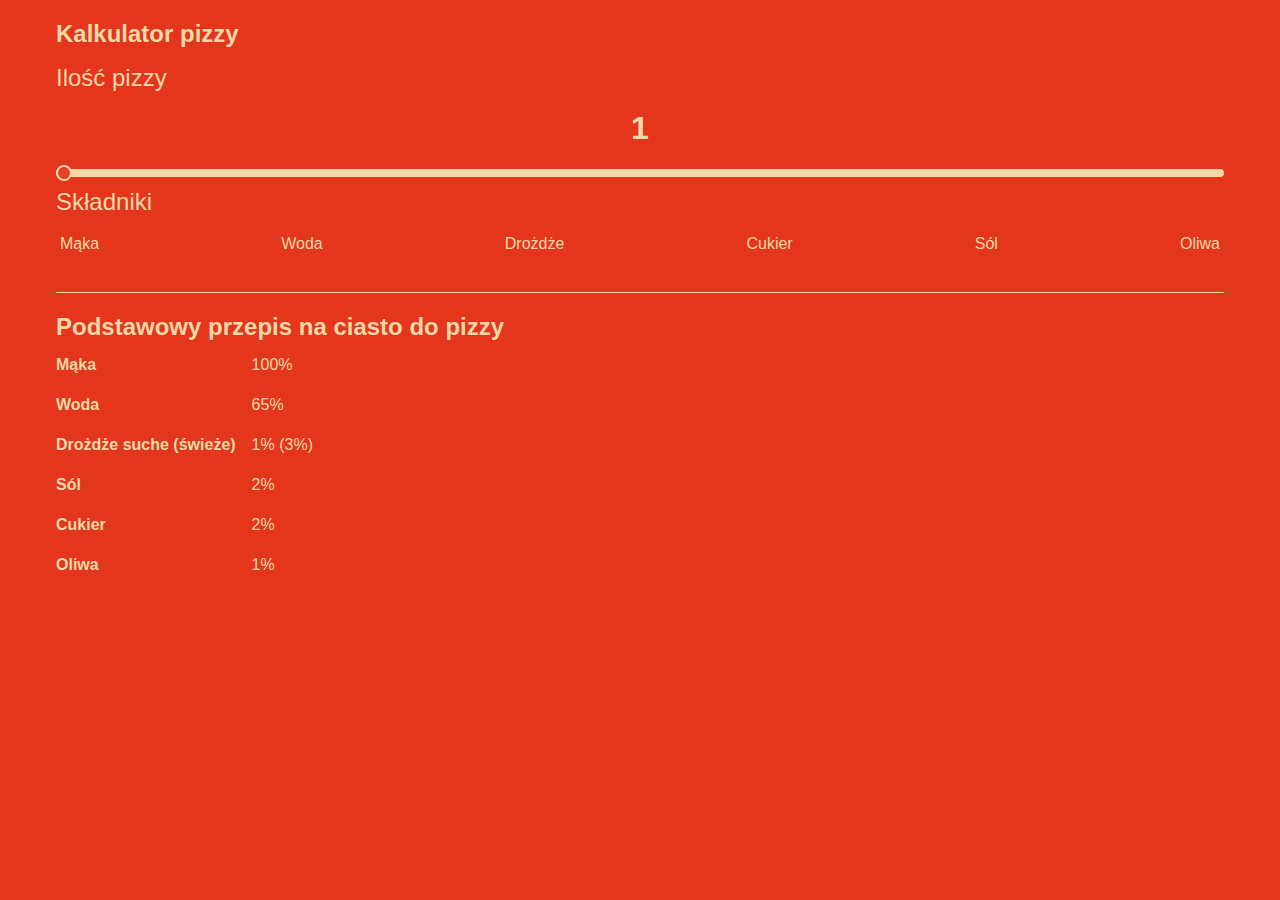
==== commit 91871de4: "Update meta tags and styles for pizza calculator" ====
--- a/index.html
+++ b/index.html
@@ -1,172 +1,124 @@
 <!doctype html>
 <html lang="pl">
+
 <head>
   <meta charset="utf-8">
-  <meta name="viewport"
-        content="width=device-width, initial-scale=1">
-  <meta name="description"
-        content="Podstawowy przepis na ciasto do pizzy">
-  <meta name="author"
-        content="bigismall.com">
-  <title>Ciasto Pizza</title>
-  <link rel="icon"
-        type="image/png"
-        sizes="32x32"
-        href="/fav/favicon-32x32.png">
-  <link rel="icon"
-        type="image/png"
-        sizes="16x16"
-        href="/fav/favicon-16x16.png">
-  <link rel="shortcut icon"
-        href="/fav/favicon.ico">
-  <meta name="theme-color"
-        content="#e3361c">
-  <link rel="stylesheet"
-        href="css/ciastopizza.css?v=1.0">
+  <meta name="viewport" content="width=device-width, initial-scale=1">
+  <meta name="description" content="Kalkulator ciasta na pizzę">
+  <meta name="author" content="Bigismall">
+  <title>Ciasto Pizza Kalkulator</title>
+  <link rel="icon" type="image/png" sizes="32x32" href="/fav/favicon-32x32.png">
+  <link rel="icon" type="image/png" sizes="16x16" href="/fav/favicon-16x16.png">
+  <link rel="shortcut icon" href="/fav/favicon.ico">
+  <meta name="theme-color" content="#e3361c">
+  <link rel="stylesheet" href="css/ciastopizza.css?v=1.1">
 </head>
 
 <body>
-<article>
-  <h2>Kalkulator pizzy</h2>
-  <form name="pizza-form"
-        id="pizza-form">
-    <fieldset>
-      <legend>Ilość pizzy</legend>
-      <label for="pizza-amount"
-             id="pizza-amount-label">1
-      </label>
-      <input type="range"
-             min="1"
-             max="10"
-             step="1"
-             value="1"
-             name="pizza-amount"
-             id="pizza-amount">
-    </fieldset>
-    <fieldset>
-      <legend>Składniki</legend>
-      <ul class="ingredient">
-        <li class="ingredient__item">Mąka
-          <div id="ingredient-flour"></div>
-        </li>
-        <li class="ingredient__item">Woda
-          <div id="ingredient-water"></div>
-        </li>
-        <li class="ingredient__item">Drożdże
-          <div id="ingredient-yeast"></div>
-        </li>
-        <li class="ingredient__item">Cukier
-          <div id="ingredient-sugar"></div>
-        </li>
-        <li class="ingredient__item">Sól
-          <div id="ingredient-salt"></div>
-        </li>
-        <li class="ingredient__item">Oliwa
-          <div id="ingredient-oil"></div>
-        </li>
-      </ul>
-    </fieldset>
-  </form>
-</article>
-<hr />
-<aside>
-  <h2>Podstawowy przepis na ciasto do pizzy</h2>
-  <dl class="recipe">
-    <dt>Mąka</dt>
-    <dd>100%</dd>
-    <dt>Woda</dt>
-    <dd>65%</dd>
-    <dt>Drożdże suche (świeże)</dt>
-    <dd>1% (3%)</dd>
-    <dt>Sól</dt>
-    <dd>2%</dd>
-    <dt>Cukier</dt>
-    <dd>2%</dd>
-    <dt>Oliwa</dt>
-    <dd>1%</dd>
-  </dl>
-</aside>
-<hr />
-<article>
-  <h2>Rodzaje pizzy</h2>
-  <blockquote cite="https://pl.wikipedia.org/wiki/Pizza">
-    <p>Istnieje wiele odmian pizzy z licznymi dodatkami, którymi mogą być, m.in., pieczarki, cebula, pomidory, oliwki, ananas, wędlina, owoce morza, a nawet
-      słodkie owoce i sosy.</p>
-    <dl>
-      <dt>Pizza neapolitańska (pizza napoletana)</dt>
-      <dd><p>Oryginalna pizza neapolitańska jest wytwarzana z lokalnych składników takich jak pomidory San Marzano, które rosną na polach wulkanicznych na
-        południe od Wezuwiusza, i mozzarelli z mleka bawolic (mozzarella di bufala campana).</p>
-        <p>Zgodnie z zasadami wytwarzania tego gatunku pizzy, mąka musi być typu 00 (ewentualnie z domieszką mąki typu 0).Pozostałymi składnikami ciasta są:
-          drożdże piwne, woda pitna, sól (morska lub kuchenna), oliwa.</p>
-        <p>Ciasto powinno być wyrabiane ręcznie lub z użyciem wolnoobrotowego miksera. Gdy ciasto wyrośnie, powinno zostać uformowane tylko rękami, bez użycia
-          wałka lub innych przyrządów mechanicznych.</p>
-        <p>Pizza musi być przygotowywana w piecu opalanym drewnem. Może mieć grubość ok. 0,4 cm w środku i brzegi wysokości 1-2 cm. Po wypieczeniu powinna być
-          chrupiąca, krucha i aromatyczna, o charakterystycznie przyrumienionych brzegach.</p>
-        <p>W 2009 r. pizza &quot;neapolitańska&quot; została zastrzeżona przez Komisję Europejską jako wyrób tradycyjny z certyfikatem TSG. Pizza neapolitańska
-          tradycyjnie występuje w trzech wariantach:</p>
-        <ul>
-          <li>Marinara, zawierająca pomidory, czosnek, oregano i oliwę</li>
-          <li>Margherita, zawierająca pomidory, plasterki mozzarelli, bazylię oraz oliwę</li>
-          <li>Margherita extra, która zawiera pomidory, mozzarellę z Campanii (w okrągłych plasterkach), bazylię oraz oliwę z pierwszego tłoczenia</li>
+  <article>
+    <h2>Kalkulator pizzy</h2>
+    <form name="pizza-form" id="pizza-form">
+      <fieldset>
+        <legend>Ilość pizzy</legend>
+        <label for="pizza-amount" id="pizza-amount-label">1
+        </label>
+        <input type="range" min="1" max="10" step="1" value="1" name="pizza-amount" id="pizza-amount">
+      </fieldset>
+      <fieldset>
+        <legend>Składniki</legend>
+        <ul class="ingredient">
+          <li class="ingredient__item">Mąka
+            <div id="ingredient-flour"></div>
+          </li>
+          <li class="ingredient__item">Woda
+            <div id="ingredient-water"></div>
+          </li>
+          <li class="ingredient__item">Drożdże
+            <div id="ingredient-yeast"></div>
+          </li>
+          <li class="ingredient__item">Cukier
+            <div id="ingredient-sugar"></div>
+          </li>
+          <li class="ingredient__item">Sól
+            <div id="ingredient-salt"></div>
+          </li>
+          <li class="ingredient__item">Oliwa
+            <div id="ingredient-oil"></div>
+          </li>
         </ul>
-      </dd>
-      <dt>Pizza sycylijska</dt>
-      <dd>Zazwyczaj prostokątna, ser ukryty jest pod sosem, zawiera niewiele dodatków. We Włoszech nazywana sfincione.</dd>
-      <dt>Pizza capricciosa</dt>
-      <dd>Ze składnikami: ser mozzarella, pieczona szynka, grzyby (m.in. pieczarki), karczochy i pomidory w niektórych wersjach pizzy są stosowane takie
-        składniki, jak szynka parmeńska, oliwa z oliwek, oliwki, bazylia czy jaja
-      </dd>
+      </fieldset>
+    </form>
+  </article>
+  <hr />
+  <aside>
+    <h2>Podstawowy przepis na ciasto do pizzy</h2>
+    <dl class="recipe">
+      <dt>Mąka</dt>
+      <dd>100%</dd>
+      <dt>Woda</dt>
+      <dd>65%</dd>
+      <dt>Drożdże suche (świeże)</dt>
+      <dd>1% (3%)</dd>
+      <dt>Sól</dt>
+      <dd>2%</dd>
+      <dt>Cukier</dt>
+      <dd>2%</dd>
+      <dt>Oliwa</dt>
+      <dd>1%</dd>
     </dl>
-  </blockquote>
-</article>
-<script type="module">
+  </aside>
+  <script type="module">
+    const $ = document.querySelector.bind(document);
+    const $html = (element, content) => {
+      $(element).innerHTML = content;
+    }
+    const $pizzaForm = $("#pizza-form");
+    const $pizzaAmount = $("#pizza-amount");
+    const $pizzaAmountLabel = $("#pizza-amount-label");
+    const $ingredientFlour = $("#ingredient-flour");
+    const $ingredientWater = $("#ingredient-water");
+    const $ingredientYeast = $("#ingredient-yeast");
+    const $ingredientSugar = $("#ingredient-sugar");
+    const $ingredientSalt = $("#ingredient-salt");
+    const $ingredientOil = $("#ingredient-oil");
 
-  function calculatePizza (amount) {
-    const hundredPercentFlour = 165;    //grams
-    const flour = Math.ceil(hundredPercentFlour * amount);
-    const water = Math.ceil(0.65 * flour);
-    const yeast = Math.ceil(0.01 * flour);
-    const sugar = Math.ceil(0.02 * flour);
-    const salt = Math.ceil(0.02 * flour);
-    const oil = Math.ceil(0.01 * flour);   //1 milliliter of oil weighs 0.947 gram. -  I assume they are equal
 
-    return [flour, water, yeast, sugar, salt, oil];
-  }
+    const calculatePizza = (amount) => {
+      const hundredPercentFlour = 165;    //grams
+      const flour = Math.ceil(hundredPercentFlour * amount);
+      const water = Math.ceil(0.65 * flour);
+      const yeast = Math.ceil(0.01 * flour);
+      const sugar = Math.ceil(0.02 * flour);
+      const salt = Math.ceil(0.02 * flour);
+      const oil = Math.ceil(0.01 * flour);   //1 milliliter of oil weighs 0.947 gram. -  I assume they are equal
 
-  function displayRecipe () {
-    const [flour, water, yeast, sugar, salt, oil] = calculatePizza($pizzaAmount.value);
+      return [flour, water, yeast, sugar, salt, oil];
+    }
 
-    $ingredientFlour.innerHTML = `${flour}g`;
-    $ingredientWater.innerHTML = `${water}ml`;
-    $ingredientYeast.innerHTML = `${yeast}g`;
-    $ingredientSugar.innerHTML = `${sugar}g`;
-    $ingredientSalt.innerHTML = `${salt}g`;
-    $ingredientOil.innerHTML = `${oil}ml`;
-  }
+    const displayRecipe = () => {
+      const [flour, water, yeast, sugar, salt, oil] = calculatePizza($pizzaAmount.value);
+      $html($ingredientFlour, `${flour}g`);
+      $html($ingredientWater, `${water}ml`);
+      $html($ingredientYeast, `${yeast}g (${Math.ceil(yeast * 3)}g)`);
+      $html($ingredientSugar, `${sugar}g`);
+      $html($ingredientSalt, `${salt}g`);
+      $html($ingredientOil, `${oil}ml`);
+    }
 
-  const $pizzaForm = document.querySelector("#pizza-form");
-  const $pizzaAmount = document.querySelector("#pizza-amount");
-  const $pizzaAmountLabel = document.querySelector("#pizza-amount-label");
+    if (!($pizzaForm && $pizzaAmount && $pizzaAmountLabel && $ingredientFlour && $ingredientWater && $ingredientYeast && $ingredientSugar && $ingredientSalt && $ingredientOil)) {
+      console.error("Missing input field");
+      throw "Missing input field";
+    }
 
-  const $ingredientFlour = document.querySelector("#ingredient-flour");
-  const $ingredientWater = document.querySelector("#ingredient-water");
-  const $ingredientYeast = document.querySelector("#ingredient-yeast");
-  const $ingredientSugar = document.querySelector("#ingredient-sugar");
-  const $ingredientSalt = document.querySelector("#ingredient-salt");
-  const $ingredientOil = document.querySelector("#ingredient-oil");
+    $pizzaAmount.addEventListener("input", () => {
+      $html($pizzaAmountLabel, $pizzaAmount.value);
+    });
 
-  if (!($pizzaForm && $pizzaAmount && $pizzaAmountLabel && $ingredientFlour && $ingredientWater && $ingredientYeast && $ingredientSugar && $ingredientSalt && $ingredientOil)) {
-    throw "Missing input field";
-  }
+    $pizzaForm.addEventListener("input", displayRecipe);
 
-  $pizzaAmount.addEventListener("input", () => {
-    $pizzaAmountLabel.innerHTML = $pizzaAmount.value;
-  });
+    displayRecipe();
 
-  $pizzaForm.addEventListener("input", displayRecipe);
+  </script>
+</body>
 
-  displayRecipe();
-
-</script>
-</body>
 </html>--- a/css/ciastopizza.css
+++ b/css/ciastopizza.css
@@ -12,27 +12,36 @@
 }
 
 html {
-    font-family: sans-serif;
-    line-height: 1.15;
-    -webkit-text-size-adjust: 100%;
+    font-family                : sans-serif;
+    line-height                : 1.15;
+    -webkit-text-size-adjust   : 100%;
     -webkit-tap-highlight-color: rgba(0, 0, 0, 0);
 }
 
-article, aside, figcaption, figure, footer, header, hgroup, main, nav, section {
+article,
+aside,
+figcaption,
+figure,
+footer,
+header,
+hgroup,
+main,
+nav,
+section {
     display: block;
 }
 
 body {
-    margin: 0 auto;
-    padding: 1rem 1rem;
-    font-family: -apple-system, BlinkMacSystemFont, "Segoe UI", Roboto, "Helvetica Neue", Arial, "Noto Sans", sans-serif, "Apple Color Emoji", "Segoe UI Emoji", "Segoe UI Symbol", "Noto Color Emoji";
-    font-size: 1rem;
-    font-weight: 400;
-    line-height: 1.5;
-    color: #f4d8a7;
-    text-align: left;
+    margin          : 0 auto;
+    padding         : 1rem 1rem;
+    font-family     : -apple-system, BlinkMacSystemFont, "Segoe UI", Roboto, "Helvetica Neue", Arial, "Noto Sans", sans-serif, "Apple Color Emoji", "Segoe UI Emoji", "Segoe UI Symbol", "Noto Color Emoji";
+    font-size       : 1rem;
+    font-weight     : 400;
+    line-height     : 1.5;
+    color           : #f4d8a7;
+    text-align      : left;
     background-color: #e3361c;
-    max-width: 1200px;
+    max-width       : 1200px;
 }
 
 [tabindex="-1"]:focus:not(:focus-visible) {
@@ -41,41 +50,46 @@
 
 hr {
     box-sizing: content-box;
-    height: 0;
-    overflow: visible;
-}
-
-h1, h2, h3, h4, h5, h6 {
-    margin-top: 0;
+    height    : 0;
+    overflow  : visible;
+}
+
+h1,
+h2,
+h3,
+h4,
+h5,
+h6 {
+    margin-top   : 0;
     margin-bottom: 0.5rem;
 }
 
 p {
-    margin-top: 0;
+    margin-top   : 0;
     margin-bottom: 1rem;
 }
 
 abbr[title],
 abbr[data-original-title] {
-    text-decoration: underline;
-    -webkit-text-decoration: underline dotted;
-    text-decoration: underline dotted;
-    cursor: help;
-    border-bottom: 0;
+    text-decoration                 : underline;
+    -webkit-text-decoration         : underline dotted;
+    text-decoration                 : underline dotted;
+    cursor                          : help;
+    border-bottom                   : 0;
     -webkit-text-decoration-skip-ink: none;
-    text-decoration-skip-ink: none;
+    text-decoration-skip-ink        : none;
 }
 
 address {
     margin-bottom: 1rem;
-    font-style: normal;
-    line-height: inherit;
+    font-style   : normal;
+    line-height  : inherit;
 }
 
 ol,
 ul,
 dl {
-    margin-top: 0;
+    margin-top   : 0;
     margin-bottom: 1rem;
 }
 
@@ -92,7 +106,7 @@
 
 dd {
     margin-bottom: .5rem;
-    margin-left: 0;
+    margin-left  : 0;
 }
 
 blockquote {
@@ -110,9 +124,9 @@
 
 sub,
 sup {
-    position: relative;
-    font-size: 75%;
-    line-height: 0;
+    position      : relative;
+    font-size     : 75%;
+    line-height   : 0;
     vertical-align: baseline;
 }
 
@@ -125,23 +139,23 @@
 }
 
 a {
-    color: #007bff;
+    color           : #007bff;
+    text-decoration : none;
+    background-color: transparent;
+}
+
+a:hover {
+    color          : #0056b3;
+    text-decoration: underline;
+}
+
+a:not([href]) {
+    color          : inherit;
     text-decoration: none;
-    background-color: transparent;
-}
-
-a:hover {
-    color: #0056b3;
-    text-decoration: underline;
-}
-
-a:not([href]) {
-    color: inherit;
-    text-decoration: none;
 }
 
 a:not([href]):hover {
-    color: inherit;
+    color          : inherit;
     text-decoration: none;
 }
 
@@ -150,13 +164,13 @@
 kbd,
 samp {
     font-family: SFMono-Regular, Menlo, Monaco, Consolas, "Liberation Mono", "Courier New", monospace;
-    font-size: 1em;
+    font-size  : 1em;
 }
 
 pre {
-    margin-top: 0;
-    margin-bottom: 1rem;
-    overflow: auto;
+    margin-top        : 0;
+    margin-bottom     : 1rem;
+    overflow          : auto;
     -ms-overflow-style: scrollbar;
 }
 
@@ -166,11 +180,11 @@
 
 img {
     vertical-align: middle;
-    border-style: none;
+    border-style  : none;
 }
 
 svg {
-    overflow: hidden;
+    overflow      : hidden;
     vertical-align: middle;
 }
 
@@ -179,11 +193,11 @@
 }
 
 caption {
-    padding-top: 0.75rem;
+    padding-top   : 0.75rem;
     padding-bottom: 0.75rem;
-    color: #6c757d;
-    text-align: left;
-    caption-side: bottom;
+    color         : #6c757d;
+    text-align    : left;
+    caption-side  : bottom;
 }
 
 th {
@@ -191,8 +205,15 @@
 }
 
 label {
-    display: inline-block;
+    display      : inline-block;
     margin-bottom: 0.5rem;
+}
+
+label#pizza-amount-label {
+    display    : block;
+    font-size  : 2rem;
+    font-weight: bold;
+    text-align : center;
 }
 
 button {
@@ -209,9 +230,9 @@
 select,
 optgroup,
 textarea {
-    margin: 0;
+    margin     : 0;
     font-family: inherit;
-    font-size: inherit;
+    font-size  : inherit;
     line-height: inherit;
 }
 
@@ -251,39 +272,40 @@
 [type="button"]::-moz-focus-inner,
 [type="reset"]::-moz-focus-inner,
 [type="submit"]::-moz-focus-inner {
-    padding: 0;
+    padding     : 0;
     border-style: none;
 }
 
 input[type="radio"],
 input[type="checkbox"] {
     box-sizing: border-box;
-    padding: 0;
+    padding   : 0;
 }
 
 textarea {
     overflow: auto;
-    resize: vertical;
+    resize  : vertical;
 }
 
 fieldset {
     min-width: 0;
-    padding: 0;
-    margin: 0;
-    border: 0;
+    padding  : 0;
+    margin   : 0;
+    border   : 0;
 }
 
 legend {
-    display: block;
-    width: 100%;
-    max-width: 100%;
-    padding: 0;
+    display      : block;
+    width        : 100%;
+    max-width    : 100%;
+    padding      : 0;
     margin-bottom: .5rem;
-    font-size: 1.5rem;
-    line-height: inherit;
-    color: inherit;
-    white-space: normal;
-}
+    font-size    : 1.5rem;
+    line-height  : inherit;
+    color        : inherit;
+    white-space  : normal;
+}
+
 
 progress {
     vertical-align: baseline;
@@ -295,7 +317,7 @@
 }
 
 [type="search"] {
-    outline-offset: -2px;
+    outline-offset    : -2px;
     -webkit-appearance: none;
 }
 
@@ -304,7 +326,7 @@
 }
 
 ::-webkit-file-upload-button {
-    font: inherit;
+    font              : inherit;
     -webkit-appearance: button;
 }
 
@@ -314,7 +336,7 @@
 
 summary {
     display: list-item;
-    cursor: pointer;
+    cursor : pointer;
 }
 
 template {
@@ -327,35 +349,35 @@
 
 
 dl.recipe {
-    display: grid;
+    display              : grid;
     grid-template-columns: auto 1fr;
-    grid-gap: .5rem 1rem;
+    grid-gap             : .5rem 1rem;
 }
 
 .ingredient {
-    list-style: none;
-    padding: 0;
-    display: flex;
-    flex-direction: row;
-    flex-wrap: wrap;
+    list-style     : none;
+    padding        : 0;
+    display        : flex;
+    flex-direction : row;
+    flex-wrap      : wrap;
     justify-content: space-between;
-    align-items: flex-start;
+    align-items    : flex-start;
 }
 
 .ingredient__item {
-    padding: 0.25rem;
-    display: flex;
+    padding       : 0.25rem;
+    display       : flex;
     flex-direction: column;
-    flex-wrap: wrap;
-    align-items: center;
+    flex-wrap     : wrap;
+    align-items   : center;
 }
 
 hr {
-    border: none;
-    height: 1px;
+    border          : none;
+    height          : 1px;
     background-color: #f4d8a7;
-    padding: 0;
-    margin: 1rem 0;
+    padding         : 0;
+    margin          : 1rem 0;
 
 }
 
@@ -364,9 +386,9 @@
 
 
 input[type=range] {
-    width: 100%;
-    margin: 4px 0;
-    background-color: transparent;
+    width             : 100%;
+    margin            : 4px 0;
+    background-color  : transparent;
     -webkit-appearance: none;
 }
 
@@ -375,77 +397,77 @@
 }
 
 input[type=range]::-webkit-slider-runnable-track {
-    background: #f4d8a7;
-    border: 0;
+    background   : #f4d8a7;
+    border       : 0;
     border-radius: 4px;
-    width: 100%;
-    height: 8px;
-    cursor: pointer;
+    width        : 100%;
+    height       : 8px;
+    cursor       : pointer;
 }
 
 input[type=range]::-webkit-slider-thumb {
-    margin-top: -4px;
-    width: 16px;
-    height: 16px;
-    background: rgba(227, 54, 28, 0.93);
-    border: 2px solid #f4d8a7;
+    margin-top        : -4px;
+    width             : 16px;
+    height            : 16px;
+    background        : rgba(227, 54, 28, 0.93);
+    border            : 2px solid #f4d8a7;
+    border-radius     : 16px;
+    cursor            : pointer;
+    -webkit-appearance: none;
+}
+
+input[type=range]:focus::-webkit-slider-runnable-track {
+    background: #f4d8a7;
+}
+
+input[type=range]::-moz-range-track {
+    background   : #f4d8a7;
+    border       : 0;
+    border-radius: 4px;
+    width        : 100%;
+    height       : 8px;
+    cursor       : pointer;
+}
+
+input[type=range]::-moz-range-thumb {
+    width        : 16px;
+    height       : 16px;
+    background   : rgba(227, 54, 28, 0.93);
+    border       : 2px solid #f4d8a7;
     border-radius: 16px;
-    cursor: pointer;
-    -webkit-appearance: none;
-}
-
-input[type=range]:focus::-webkit-slider-runnable-track {
-    background: #f4d8a7;
-}
-
-input[type=range]::-moz-range-track {
-    background: #f4d8a7;
-    border: 0;
-    border-radius: 4px;
-    width: 100%;
-    height: 8px;
-    cursor: pointer;
-}
-
-input[type=range]::-moz-range-thumb {
-    width: 16px;
-    height: 16px;
-    background: rgba(227, 54, 28, 0.93);
-    border: 2px solid #f4d8a7;
-    border-radius: 16px;
-    cursor: pointer;
+    cursor       : pointer;
 }
 
 input[type=range]::-ms-track {
-    background: transparent;
+    background  : transparent;
     border-color: transparent;
     border-width: 4px 0;
-    color: transparent;
-    width: 100%;
-    height: 8px;
-    cursor: pointer;
+    color       : transparent;
+    width       : 100%;
+    height      : 8px;
+    cursor      : pointer;
 }
 
 input[type=range]::-ms-fill-lower {
-    background: #f4d8a7;
-    border: 0;
+    background   : #f4d8a7;
+    border       : 0;
     border-radius: 8px;
 }
 
 input[type=range]::-ms-fill-upper {
-    background: #f4d8a7;
-    border: 0;
+    background   : #f4d8a7;
+    border       : 0;
     border-radius: 8px;
 }
 
 input[type=range]::-ms-thumb {
-    width: 16px;
-    height: 16px;
-    background: rgba(227, 54, 28, 0.93);
-    border: 2px solid #f4d8a7;
+    width        : 16px;
+    height       : 16px;
+    background   : rgba(227, 54, 28, 0.93);
+    border       : 2px solid #f4d8a7;
     border-radius: 16px;
-    cursor: pointer;
-    margin-top: 0px;
+    cursor       : pointer;
+    margin-top   : 0px;
     /*Needed to keep the Edge thumb centred*/
 }
 
@@ -460,6 +482,7 @@
 /*TODO: Use one of the selectors from https://stackoverflow.com/a/20541859/7077589 and figure out
 how to remove the virtical space around the range input in IE*/
 @supports (-ms-ime-align:auto) {
+
     /* Pre-Chromium Edge only styles, selector taken from hhttps://stackoverflow.com/a/32202953/7077589 */
     input[type=range] {
         margin: 0;
@@ -469,9 +492,9 @@
 
 
 input[type=range] {
-    width: 100%;
-    margin: 4px 0;
-    background-color: transparent;
+    width             : 100%;
+    margin            : 4px 0;
+    background-color  : transparent;
     -webkit-appearance: none;
 }
 
@@ -480,77 +503,77 @@
 }
 
 input[type=range]::-webkit-slider-runnable-track {
-    background: #f4d8a7;
-    border: 0;
+    background   : #f4d8a7;
+    border       : 0;
     border-radius: 4px;
-    width: 100%;
-    height: 8px;
-    cursor: pointer;
+    width        : 100%;
+    height       : 8px;
+    cursor       : pointer;
 }
 
 input[type=range]::-webkit-slider-thumb {
-    margin-top: -4px;
-    width: 16px;
-    height: 16px;
-    background: rgba(227, 54, 28, 0.93);
-    border: 2px solid #f4d8a7;
+    margin-top        : -4px;
+    width             : 16px;
+    height            : 16px;
+    background        : rgba(227, 54, 28, 0.93);
+    border            : 2px solid #f4d8a7;
+    border-radius     : 16px;
+    cursor            : pointer;
+    -webkit-appearance: none;
+}
+
+input[type=range]:focus::-webkit-slider-runnable-track {
+    background: #f4d8a7;
+}
+
+input[type=range]::-moz-range-track {
+    background   : #f4d8a7;
+    border       : 0;
+    border-radius: 4px;
+    width        : 100%;
+    height       : 8px;
+    cursor       : pointer;
+}
+
+input[type=range]::-moz-range-thumb {
+    width        : 16px;
+    height       : 16px;
+    background   : rgba(227, 54, 28, 0.93);
+    border       : 2px solid #f4d8a7;
     border-radius: 16px;
-    cursor: pointer;
-    -webkit-appearance: none;
-}
-
-input[type=range]:focus::-webkit-slider-runnable-track {
-    background: #f4d8a7;
-}
-
-input[type=range]::-moz-range-track {
-    background: #f4d8a7;
-    border: 0;
-    border-radius: 4px;
-    width: 100%;
-    height: 8px;
-    cursor: pointer;
-}
-
-input[type=range]::-moz-range-thumb {
-    width: 16px;
-    height: 16px;
-    background: rgba(227, 54, 28, 0.93);
-    border: 2px solid #f4d8a7;
-    border-radius: 16px;
-    cursor: pointer;
+    cursor       : pointer;
 }
 
 input[type=range]::-ms-track {
-    background: transparent;
+    background  : transparent;
     border-color: transparent;
     border-width: 4px 0;
-    color: transparent;
-    width: 100%;
-    height: 8px;
-    cursor: pointer;
+    color       : transparent;
+    width       : 100%;
+    height      : 8px;
+    cursor      : pointer;
 }
 
 input[type=range]::-ms-fill-lower {
-    background: #f4d8a7;
-    border: 0;
+    background   : #f4d8a7;
+    border       : 0;
     border-radius: 8px;
 }
 
 input[type=range]::-ms-fill-upper {
-    background: #f4d8a7;
-    border: 0;
+    background   : #f4d8a7;
+    border       : 0;
     border-radius: 8px;
 }
 
 input[type=range]::-ms-thumb {
-    width: 16px;
-    height: 16px;
-    background: rgba(227, 54, 28, 0.93);
-    border: 2px solid #f4d8a7;
+    width        : 16px;
+    height       : 16px;
+    background   : rgba(227, 54, 28, 0.93);
+    border       : 2px solid #f4d8a7;
     border-radius: 16px;
-    cursor: pointer;
-    margin-top: 0px;
+    cursor       : pointer;
+    margin-top   : 0px;
     /*Needed to keep the Edge thumb centred*/
 }
 
@@ -565,6 +588,7 @@
 /*TODO: Use one of the selectors from https://stackoverflow.com/a/20541859/7077589 and figure out
 how to remove the virtical space around the range input in IE*/
 @supports (-ms-ime-align:auto) {
+
     /* Pre-Chromium Edge only styles, selector taken from hhttps://stackoverflow.com/a/32202953/7077589 */
     input[type=range] {
         margin: 0;
@@ -574,9 +598,9 @@
 
 
 input[type=range] {
-    width: 100%;
-    margin: 4px 0;
-    background-color: transparent;
+    width             : 100%;
+    margin            : 4px 0;
+    background-color  : transparent;
     -webkit-appearance: none;
 }
 
@@ -585,77 +609,77 @@
 }
 
 input[type=range]::-webkit-slider-runnable-track {
-    background: #f4d8a7;
-    border: 0;
+    background   : #f4d8a7;
+    border       : 0;
     border-radius: 4px;
-    width: 100%;
-    height: 8px;
-    cursor: pointer;
+    width        : 100%;
+    height       : 8px;
+    cursor       : pointer;
 }
 
 input[type=range]::-webkit-slider-thumb {
-    margin-top: -4px;
-    width: 16px;
-    height: 16px;
-    background: rgba(227, 54, 28, 0.93);
-    border: 2px solid #f4d8a7;
+    margin-top        : -4px;
+    width             : 16px;
+    height            : 16px;
+    background        : rgba(227, 54, 28, 0.93);
+    border            : 2px solid #f4d8a7;
+    border-radius     : 16px;
+    cursor            : pointer;
+    -webkit-appearance: none;
+}
+
+input[type=range]:focus::-webkit-slider-runnable-track {
+    background: #f4d8a7;
+}
+
+input[type=range]::-moz-range-track {
+    background   : #f4d8a7;
+    border       : 0;
+    border-radius: 4px;
+    width        : 100%;
+    height       : 8px;
+    cursor       : pointer;
+}
+
+input[type=range]::-moz-range-thumb {
+    width        : 16px;
+    height       : 16px;
+    background   : rgba(227, 54, 28, 0.93);
+    border       : 2px solid #f4d8a7;
     border-radius: 16px;
-    cursor: pointer;
-    -webkit-appearance: none;
-}
-
-input[type=range]:focus::-webkit-slider-runnable-track {
-    background: #f4d8a7;
-}
-
-input[type=range]::-moz-range-track {
-    background: #f4d8a7;
-    border: 0;
-    border-radius: 4px;
-    width: 100%;
-    height: 8px;
-    cursor: pointer;
-}
-
-input[type=range]::-moz-range-thumb {
-    width: 16px;
-    height: 16px;
-    background: rgba(227, 54, 28, 0.93);
-    border: 2px solid #f4d8a7;
-    border-radius: 16px;
-    cursor: pointer;
+    cursor       : pointer;
 }
 
 input[type=range]::-ms-track {
-    background: transparent;
+    background  : transparent;
     border-color: transparent;
     border-width: 4px 0;
-    color: transparent;
-    width: 100%;
-    height: 8px;
-    cursor: pointer;
+    color       : transparent;
+    width       : 100%;
+    height      : 8px;
+    cursor      : pointer;
 }
 
 input[type=range]::-ms-fill-lower {
-    background: #f4d8a7;
-    border: 0;
+    background   : #f4d8a7;
+    border       : 0;
     border-radius: 8px;
 }
 
 input[type=range]::-ms-fill-upper {
-    background: #f4d8a7;
-    border: 0;
+    background   : #f4d8a7;
+    border       : 0;
     border-radius: 8px;
 }
 
 input[type=range]::-ms-thumb {
-    width: 16px;
-    height: 16px;
-    background: rgba(227, 54, 28, 0.93);
-    border: 2px solid #f4d8a7;
+    width        : 16px;
+    height       : 16px;
+    background   : rgba(227, 54, 28, 0.93);
+    border       : 2px solid #f4d8a7;
     border-radius: 16px;
-    cursor: pointer;
-    margin-top: 0px;
+    cursor       : pointer;
+    margin-top   : 0px;
     /*Needed to keep the Edge thumb centred*/
 }
 
@@ -670,11 +694,10 @@
 /*TODO: Use one of the selectors from https://stackoverflow.com/a/20541859/7077589 and figure out
 how to remove the virtical space around the range input in IE*/
 @supports (-ms-ime-align:auto) {
+
     /* Pre-Chromium Edge only styles, selector taken from hhttps://stackoverflow.com/a/32202953/7077589 */
     input[type=range] {
         margin: 0;
         /*Edge starts the margin from the thumb, not the track as other browsers do*/
     }
-}
-
-
+}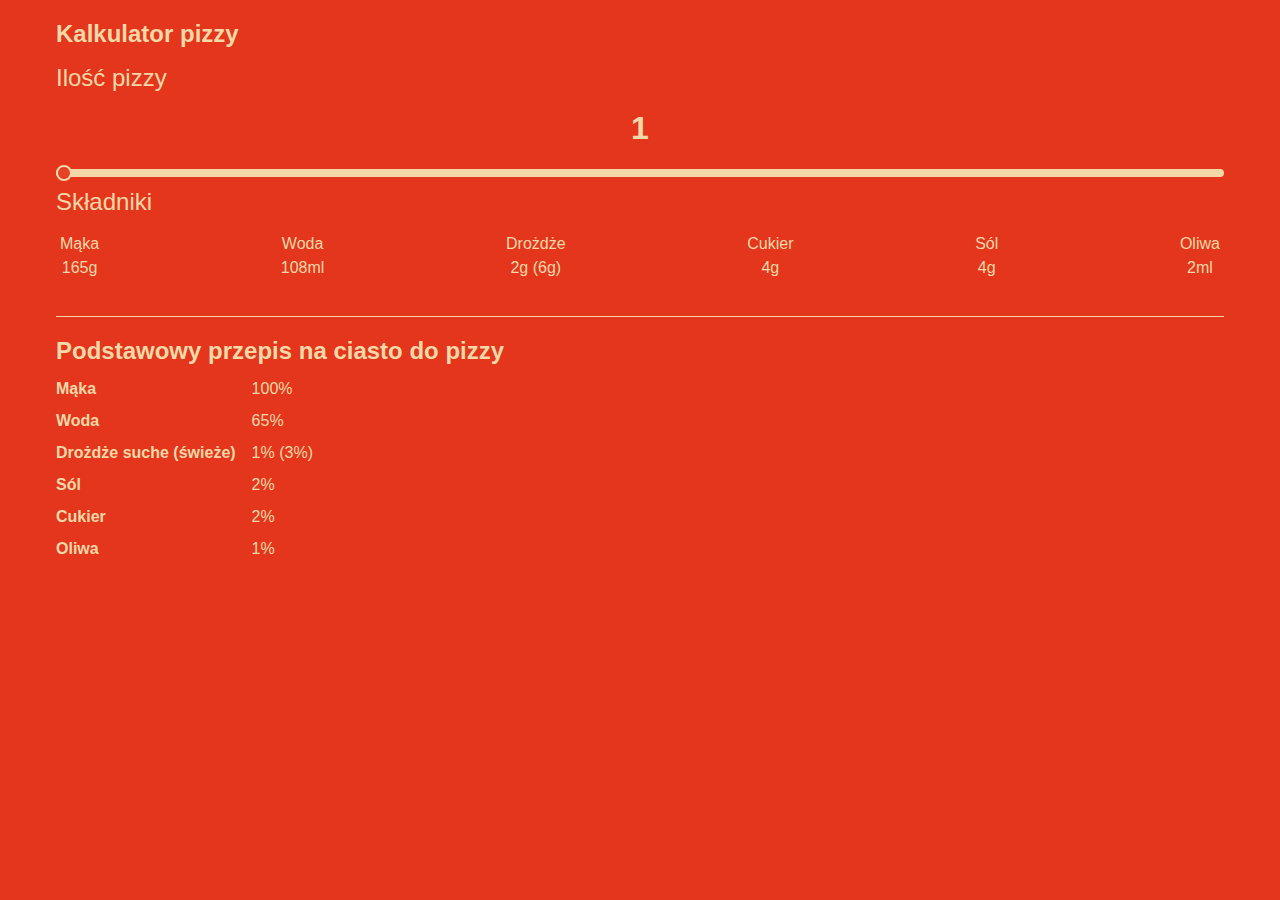
==== commit 2946d25d: "Update grid gap in recipe display" ====
--- a/index.html
+++ b/index.html
@@ -7,9 +7,9 @@
   <meta name="description" content="Kalkulator ciasta na pizzę">
   <meta name="author" content="Bigismall">
   <title>Ciasto Pizza Kalkulator</title>
-  <link rel="icon" type="image/png" sizes="32x32" href="/fav/favicon-32x32.png">
-  <link rel="icon" type="image/png" sizes="16x16" href="/fav/favicon-16x16.png">
-  <link rel="shortcut icon" href="/fav/favicon.ico">
+  <link rel="icon" type="image/png" sizes="32x32" href="fav/favicon-32x32.png">
+  <link rel="icon" type="image/png" sizes="16x16" href="fav/favicon-16x16.png">
+  <link rel="shortcut icon" href="fav/favicon.ico">
   <meta name="theme-color" content="#e3361c">
   <link rel="stylesheet" href="css/ciastopizza.css?v=1.1">
 </head>
@@ -69,8 +69,8 @@
   </aside>
   <script type="module">
     const $ = document.querySelector.bind(document);
-    const $html = (element, content) => {
-      $(element).innerHTML = content;
+    const $html = ($element, content) => {
+      $element.innerHTML = content;
     }
     const $pizzaForm = $("#pizza-form");
     const $pizzaAmount = $("#pizza-amount");
--- a/css/ciastopizza.css
+++ b/css/ciastopizza.css
@@ -351,7 +351,7 @@
 dl.recipe {
     display              : grid;
     grid-template-columns: auto 1fr;
-    grid-gap             : .5rem 1rem;
+    grid-gap             : 0rem 1rem;
 }
 
 .ingredient {
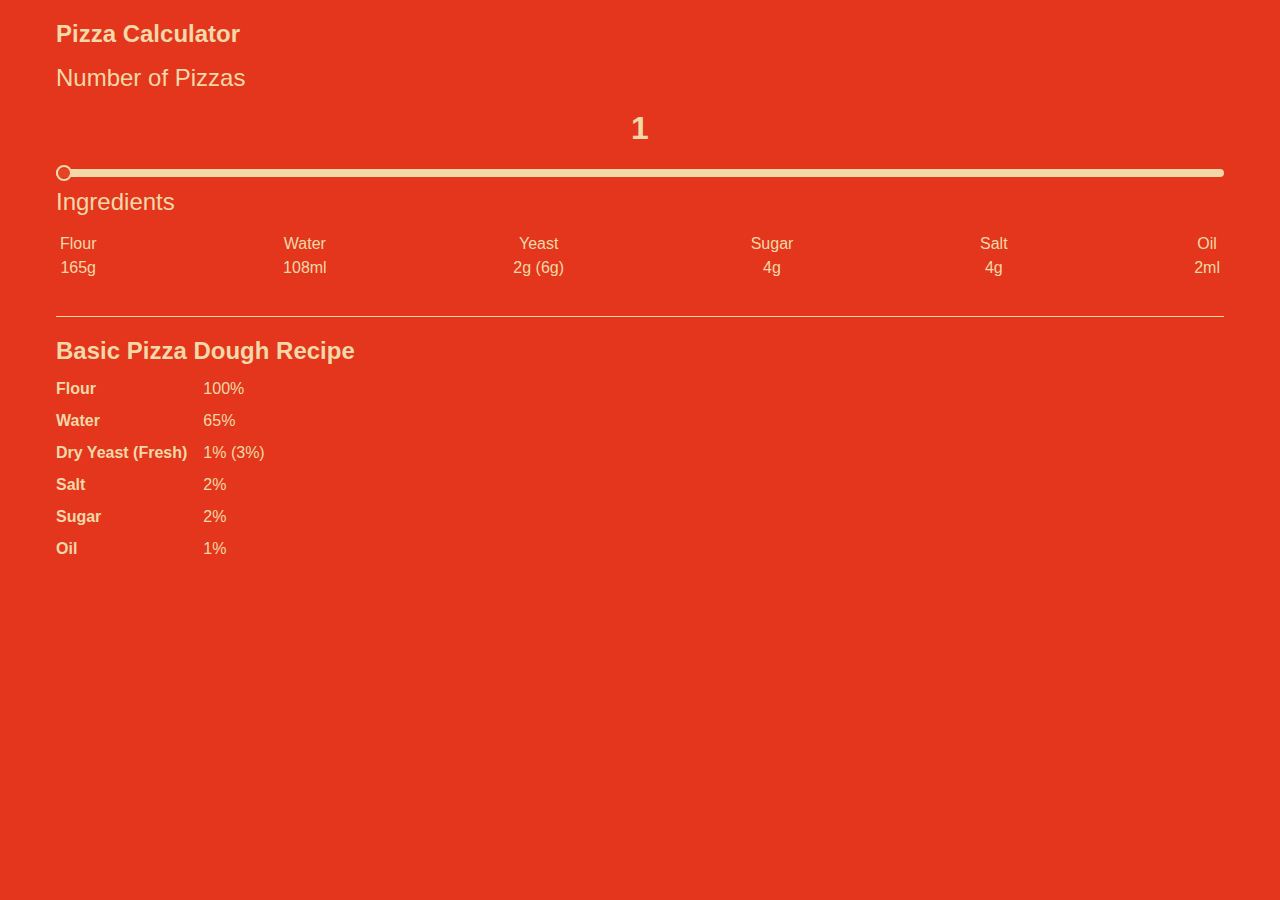
==== commit 7b5f4bdf: "Update index.html" ====
--- a/index.html
+++ b/index.html
@@ -12,6 +12,15 @@
   <link rel="shortcut icon" href="fav/favicon.ico">
   <meta name="theme-color" content="#e3361c">
   <link rel="stylesheet" href="css/ciastopizza.css?v=1.1">
+  <script>
+    // Przekierowanie na angielską wersję jeśli język przeglądarki jest inny niż polski
+    (function() {
+      const userLang = navigator.language || navigator.userLanguage;
+      if (!userLang.startsWith('pl')) {
+        window.location.href = 'en/';
+      }
+    })();
+  </script>
 </head>
 
 <body>
@@ -72,53 +81,60 @@
     const $html = ($element, content) => {
       $element.innerHTML = content;
     }
-    const $pizzaForm = $("#pizza-form");
-    const $pizzaAmount = $("#pizza-amount");
-    const $pizzaAmountLabel = $("#pizza-amount-label");
-    const $ingredientFlour = $("#ingredient-flour");
-    const $ingredientWater = $("#ingredient-water");
-    const $ingredientYeast = $("#ingredient-yeast");
-    const $ingredientSugar = $("#ingredient-sugar");
-    const $ingredientSalt = $("#ingredient-salt");
-    const $ingredientOil = $("#ingredient-oil");
 
+    const $elements = new Map([
+      ['pizzaForm', $("#pizza-form")],
+      ['pizzaAmount', $("#pizza-amount")],
+      ['pizzaAmountLabel', $("#pizza-amount-label")],
+      ['ingredientFlour', $("#ingredient-flour")],
+      ['ingredientWater', $("#ingredient-water")],
+      ['ingredientYeast', $("#ingredient-yeast")],
+      ['ingredientSugar', $("#ingredient-sugar")],
+      ['ingredientSalt', $("#ingredient-salt")],
+      ['ingredientOil', $("#ingredient-oil")]
+    ]);
 
-    const calculatePizza = (amount) => {
-      const hundredPercentFlour = 165;    //grams
-      const flour = Math.ceil(hundredPercentFlour * amount);
-      const water = Math.ceil(0.65 * flour);
-      const yeast = Math.ceil(0.01 * flour);
-      const sugar = Math.ceil(0.02 * flour);
-      const salt = Math.ceil(0.02 * flour);
-      const oil = Math.ceil(0.01 * flour);   //1 milliliter of oil weighs 0.947 gram. -  I assume they are equal
-
-      return [flour, water, yeast, sugar, salt, oil];
-    }
-
-    const displayRecipe = () => {
-      const [flour, water, yeast, sugar, salt, oil] = calculatePizza($pizzaAmount.value);
-      $html($ingredientFlour, `${flour}g`);
-      $html($ingredientWater, `${water}ml`);
-      $html($ingredientYeast, `${yeast}g (${Math.ceil(yeast * 3)}g)`);
-      $html($ingredientSugar, `${sugar}g`);
-      $html($ingredientSalt, `${salt}g`);
-      $html($ingredientOil, `${oil}ml`);
-    }
-
-    if (!($pizzaForm && $pizzaAmount && $pizzaAmountLabel && $ingredientFlour && $ingredientWater && $ingredientYeast && $ingredientSugar && $ingredientSalt && $ingredientOil)) {
+    // Check that all required elements exist
+    if ([...$elements.values()].some(el => el === null)) {
       console.error("Missing input field");
       throw "Missing input field";
     }
 
-    $pizzaAmount.addEventListener("input", () => {
-      $html($pizzaAmountLabel, $pizzaAmount.value);
+    const calculatePizza = (amount) => {
+      const baseFlour = Math.ceil(165 * amount);  // base flour for one pizza * amount
+      return [
+        baseFlour,                    // flour
+        Math.ceil(baseFlour * 0.65),  // water
+        Math.ceil(baseFlour * 0.01),  // yeast
+        Math.ceil(baseFlour * 0.02),  // sugar
+        Math.ceil(baseFlour * 0.02),  // salt
+        Math.ceil(baseFlour * 0.01)   // oil
+      ];
+    }
+
+    const displayRecipe = () => {
+      const [flour, water, yeast, sugar, salt, oil] = calculatePizza($elements.get('pizzaAmount').value);
+      $html($elements.get('ingredientFlour'), `${flour}g`);
+      $html($elements.get('ingredientWater'), `${water}ml`);
+      $html($elements.get('ingredientYeast'), `${yeast}g (${Math.ceil(yeast * 3)}g)`);
+      $html($elements.get('ingredientSugar'), `${sugar}g`);
+      $html($elements.get('ingredientSalt'), `${salt}g`);
+      $html($elements.get('ingredientOil'), `${oil}ml`);
+    }
+
+    $elements.get('pizzaAmount').addEventListener("input", () => {
+      $html($elements.get('pizzaAmountLabel'), $elements.get('pizzaAmount').value);
     });
 
-    $pizzaForm.addEventListener("input", displayRecipe);
+    $elements.get('pizzaForm').addEventListener("input", displayRecipe);
 
     displayRecipe();
 
   </script>
+  <!-- 100% privacy-first analytics -->
+  <script async src="https://scripts.simpleanalyticscdn.com/latest.js"></script>
+  <noscript><img src="https://queue.simpleanalyticscdn.com/noscript.gif" alt=""
+      referrerpolicy="no-referrer-when-downgrade" /></noscript>
 </body>
 
-</html>+</html>
